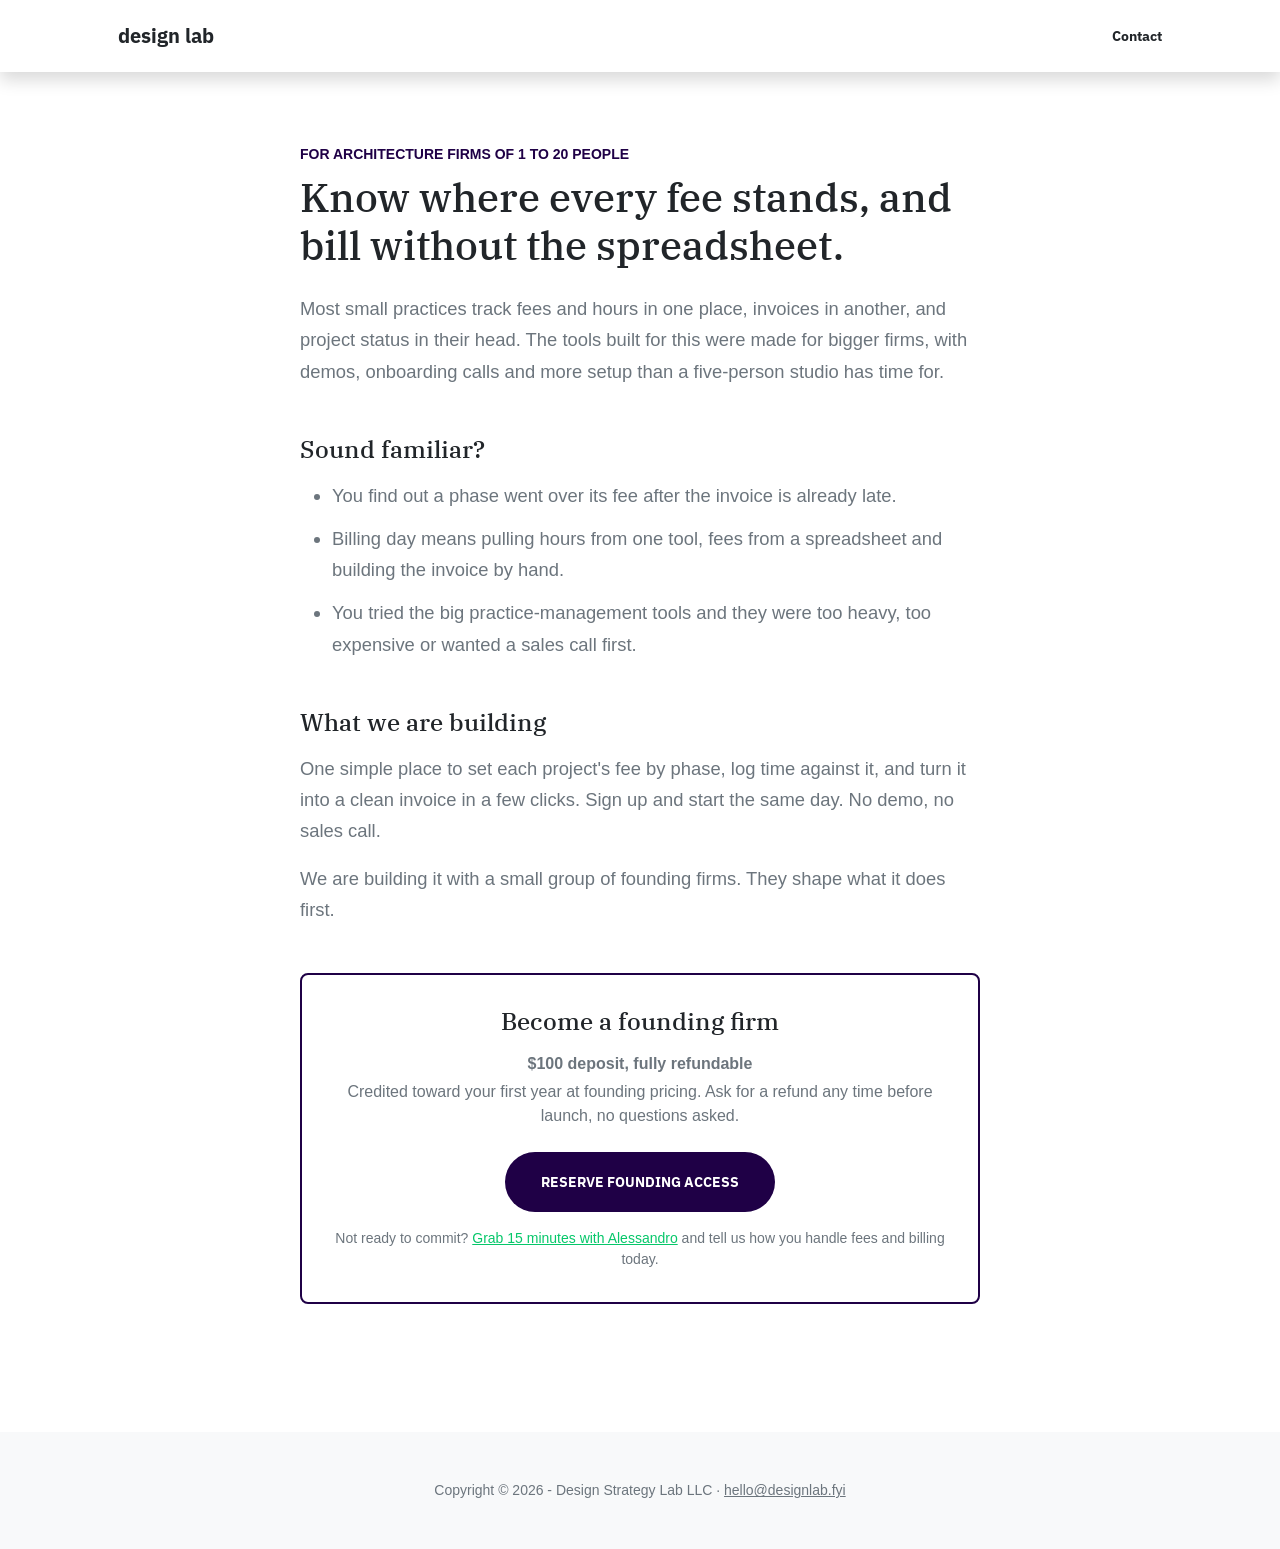
==== designlab_html/architecture/index.html @ cf0b7b3a "Add booking link to architecture landing page Co-Authored-By: Claude Opus 5.5 <noreply@anthropic.com" ====
<!DOCTYPE html>
<html lang="en">
<head>
  <meta charset="utf-8" />
  <meta name="viewport" content="width=device-width, initial-scale=1, shrink-to-fit=no" />
  <meta name="description" content="Simple fee tracking and invoicing for small architecture firms." />
  <title>Design Lab for Architects</title>
  <link rel="icon" type="image/x-icon" href="../assets/favicon.ico" />
  <link rel="preconnect" href="https://fonts.googleapis.com">
  <link rel="preconnect" href="https://fonts.gstatic.com" crossorigin>
  <link href="https://fonts.googleapis.com/css2?family=IBM+Plex+Sans:wght@400;700&family=IBM+Plex+Serif:wght@700&display=swap" rel="stylesheet">
  <link href="../css/styles.css" rel="stylesheet" />
  <style>
    .lead-copy { font-size: 1.15rem; line-height: 1.7; }
    .pain-list li { margin-bottom: .75rem; }
    .offer-box { border: 2px solid var(--bs-primary); border-radius: .5rem; padding: 2rem; background: #fff; }
  </style>
</head>
<body id="page-top">
  <nav class="navbar navbar-expand-lg navbar-light fixed-top py-3 navbar-shrink" id="mainNav">
    <div class="container px-4 px-lg-5">
      <a class="navbar-brand" href="/">design lab</a>
      <ul class="navbar-nav ms-auto flex-row"><li class="nav-item"><a class="nav-link" href="mailto:hello@designlab.fyi">Contact</a></li></ul>
    </div>
  </nav>
  <section class="page-section" style="padding-top: 9rem;">
    <div class="container px-4 px-lg-5">
      <div class="row gx-4 gx-lg-5 justify-content-center">
        <div class="col-lg-8">
          <p class="text-primary fw-bold text-uppercase small mb-2">For architecture firms of 1 to 20 people</p>
          <h1 class="mb-4">Know where every fee stands, and bill without the spreadsheet.</h1>
          <p class="lead-copy text-muted">Most small practices track fees and hours in one place, invoices in another, and project status in their head. The tools built for this were made for bigger firms, with demos, onboarding calls and more setup than a five-person studio has time for.</p>

          <h2 class="h4 mt-5 mb-3">Sound familiar?</h2>
          <ul class="pain-list lead-copy text-muted">
            <li>You find out a phase went over its fee after the invoice is already late.</li>
            <li>Billing day means pulling hours from one tool, fees from a spreadsheet and building the invoice by hand.</li>
            <li>You tried the big practice-management tools and they were too heavy, too expensive or wanted a sales call first.</li>
          </ul>

          <h2 class="h4 mt-5 mb-3">What we are building</h2>
          <p class="lead-copy text-muted">One simple place to set each project's fee by phase, log time against it, and turn it into a clean invoice in a few clicks. Sign up and start the same day. No demo, no sales call.</p>
          <p class="lead-copy text-muted">We are building it with a small group of founding firms. They shape what it does first.</p>

          <div class="offer-box mt-5 text-center">
            <h2 class="h4 mb-3">Become a founding firm</h2>
            <p class="text-muted mb-1"><strong>$100 deposit, fully refundable</strong></p>
            <p class="text-muted mb-4">Credited toward your first year at founding pricing. Ask for a refund any time before launch, no questions asked.</p>
            <a class="btn btn-primary btn-xl" href="mailto:hello@designlab.fyi?subject=Founding%20access%20-%20architecture">Reserve founding access</a>
            <p class="small text-muted mt-3 mb-0">Not ready to commit? <a href="https://calendar.proton.me/bookings#ZeXGK9n2clESe2hDfISa7DX1Gpitlw_yBewjGOE4DZk=" target="_blank" rel="noopener">Grab 15 minutes with Alessandro</a> and tell us how you handle fees and billing today.</p>
          </div>
        </div>
      </div>
    </div>
  </section>
<footer class="bg-light py-5">
  <div class="container px-4 px-lg-5"><div class="small text-center text-muted">Copyright &copy; 2026 - Design Strategy Lab LLC &middot; <a class="text-muted" href="mailto:hello@designlab.fyi">hello@designlab.fyi</a></div></div>
</footer>
<script src="https://cdn.jsdelivr.net/npm/bootstrap@5.1.3/dist/js/bootstrap.bundle.min.js"></script>
</body>
</html>
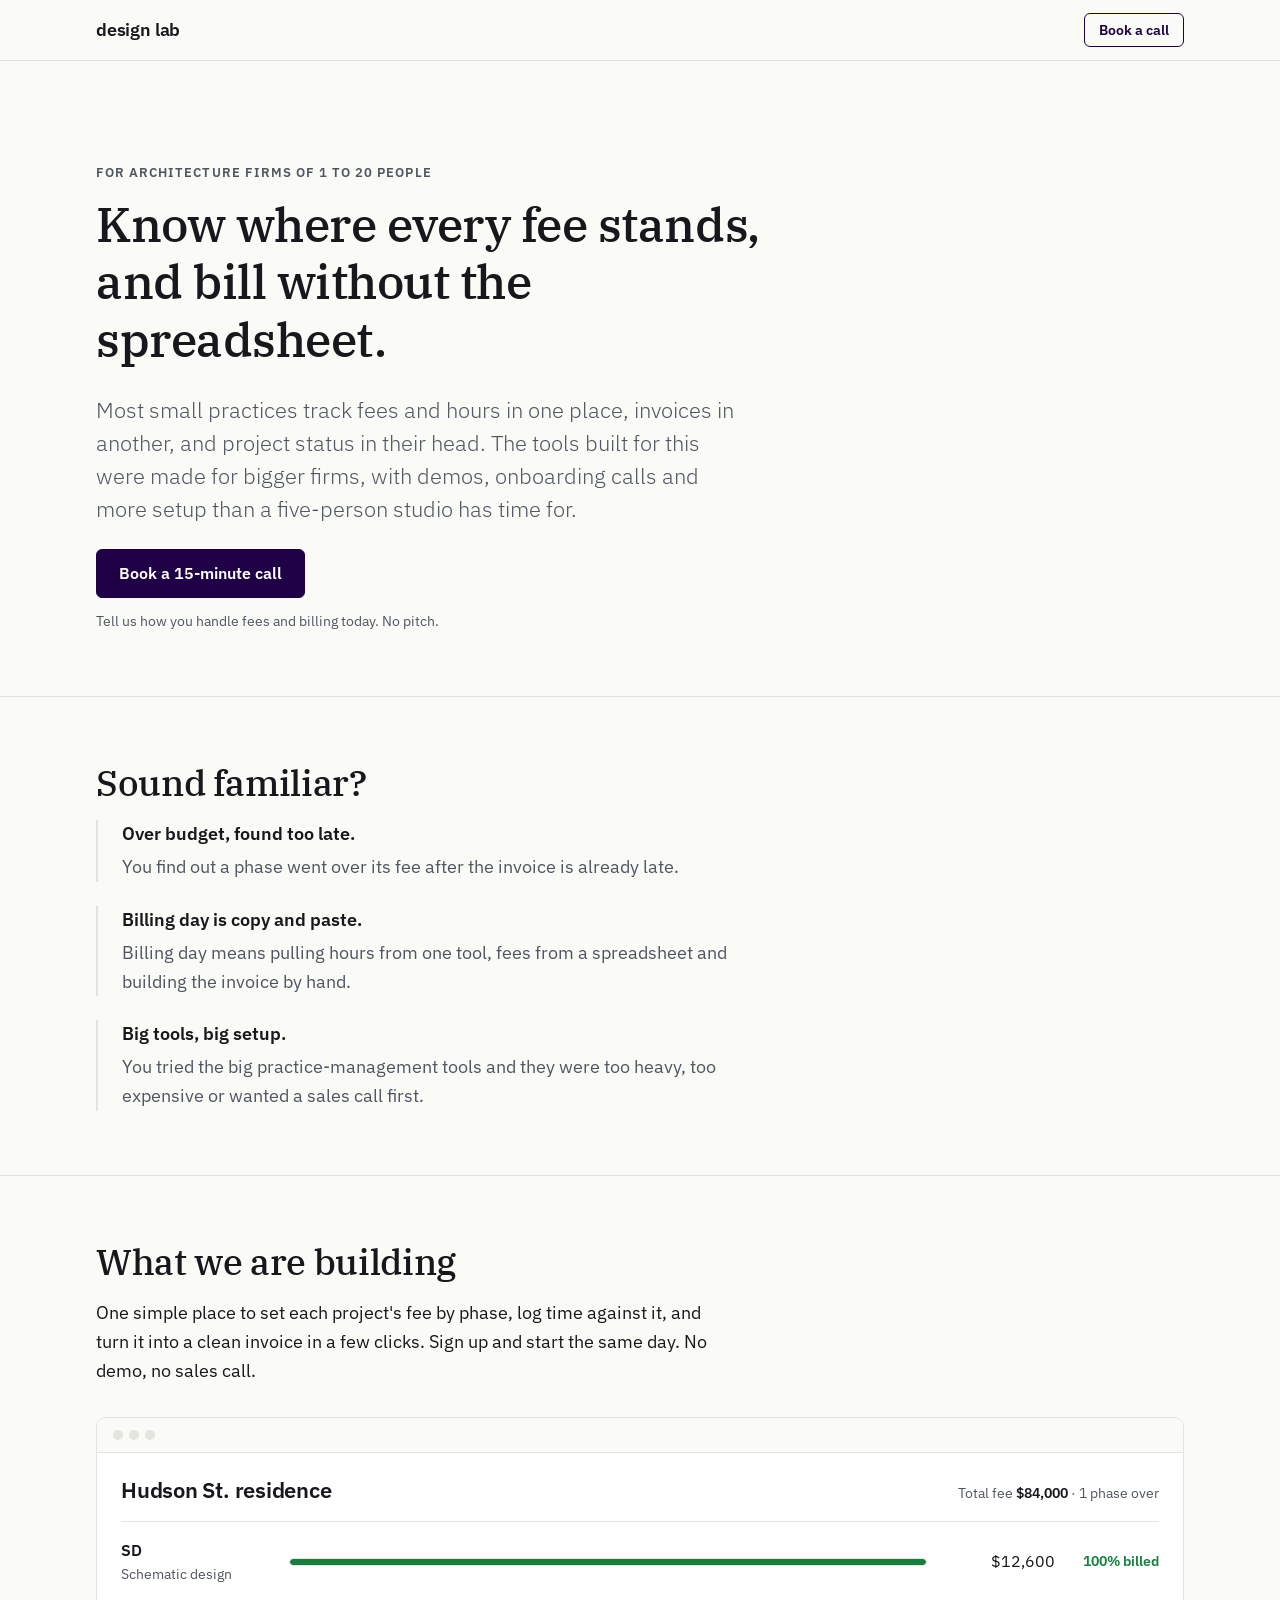
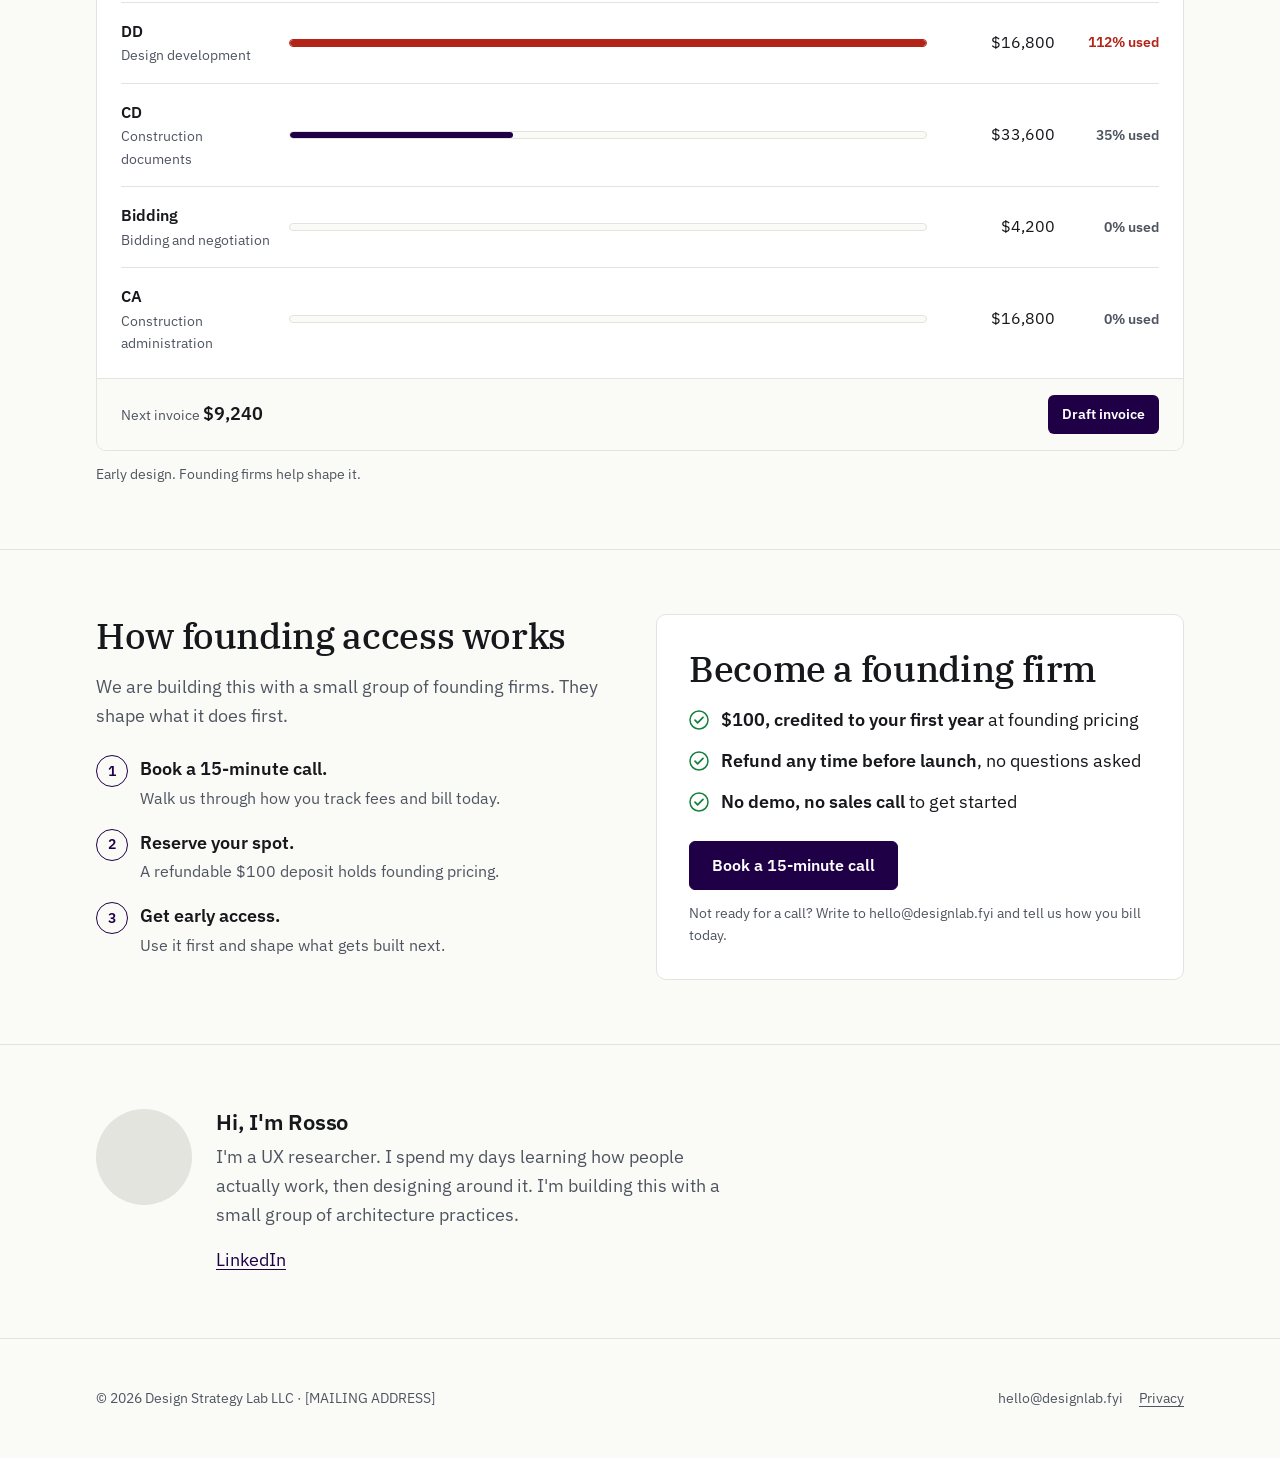
==== commit 3e3ab1b5: "Phases 1-2: rebuild architecture page on the design system Book-a-call CTA above the fold, fixed fon" ====
--- a/designlab_html/architecture/index.html
+++ b/designlab_html/architecture/index.html
@@ -2,60 +2,181 @@
 <html lang="en">
 <head>
   <meta charset="utf-8" />
-  <meta name="viewport" content="width=device-width, initial-scale=1, shrink-to-fit=no" />
-  <meta name="description" content="Simple fee tracking and invoicing for small architecture firms." />
-  <title>Design Lab for Architects</title>
-  <link rel="icon" type="image/x-icon" href="../assets/favicon.ico" />
+  <meta name="viewport" content="width=device-width, initial-scale=1" />
+  <title>Fee tracking and invoicing for small architecture firms | Design Lab</title>
+  <meta name="description" content="Set each project's fee by phase, log time against it, and bill in a few clicks. Built with a small group of founding architecture firms. No demo, no sales call." />
+  <link rel="canonical" href="https://designlab.fyi/architecture/" />
+
+  <meta property="og:type" content="website" />
+  <meta property="og:site_name" content="Design Lab" />
+  <meta property="og:url" content="https://designlab.fyi/architecture/" />
+  <meta property="og:title" content="Know where every fee stands, and bill without the spreadsheet." />
+  <meta property="og:description" content="Simple fee tracking and invoicing for architecture firms of 1 to 20 people. No demo, no sales call." />
+  <meta property="og:image" content="https://designlab.fyi/assets/img/og-architecture.png" />
+  <meta property="og:image:width" content="1200" />
+  <meta property="og:image:height" content="630" />
+  <meta name="twitter:card" content="summary_large_image" />
+
+  <link rel="icon" href="../assets/favicon.svg" type="image/svg+xml" />
+  <link rel="icon" href="../assets/favicon-32.png" sizes="32x32" type="image/png" />
+  <link rel="apple-touch-icon" href="../assets/favicon-180.png" />
   <link rel="preconnect" href="https://fonts.googleapis.com">
   <link rel="preconnect" href="https://fonts.gstatic.com" crossorigin>
-  <link href="https://fonts.googleapis.com/css2?family=IBM+Plex+Sans:wght@400;700&family=IBM+Plex+Serif:wght@700&display=swap" rel="stylesheet">
+  <link href="https://fonts.googleapis.com/css2?family=IBM+Plex+Sans:wght@400;500;600&family=IBM+Plex+Serif:wght@500;600&display=swap" rel="stylesheet">
   <link href="../css/styles.css" rel="stylesheet" />
-  <style>
-    .lead-copy { font-size: 1.15rem; line-height: 1.7; }
-    .pain-list li { margin-bottom: .75rem; }
-    .offer-box { border: 2px solid var(--bs-primary); border-radius: .5rem; padding: 2rem; background: #fff; }
-  </style>
+  <link href="../css/site.css" rel="stylesheet" />
 </head>
-<body id="page-top">
-  <nav class="navbar navbar-expand-lg navbar-light fixed-top py-3 navbar-shrink" id="mainNav">
-    <div class="container px-4 px-lg-5">
-      <a class="navbar-brand" href="/">design lab</a>
-      <ul class="navbar-nav ms-auto flex-row"><li class="nav-item"><a class="nav-link" href="mailto:hello@designlab.fyi">Contact</a></li></ul>
+<body>
+  <a class="visually-hidden-focusable" href="#main">Skip to content</a>
+
+  <header class="site-header">
+    <div class="wrap">
+      <a class="wordmark" href="/">design lab</a>
+      <!-- TODO: Rosso. Replace https://cal.com/REPLACE-ME with the real Cal.com link (3 places on this page). -->
+      <a class="btn btn-outline btn-sm" href="https://cal.com/REPLACE-ME">Book a call</a>
     </div>
-  </nav>
-  <section class="page-section" style="padding-top: 9rem;">
-    <div class="container px-4 px-lg-5">
-      <div class="row gx-4 gx-lg-5 justify-content-center">
-        <div class="col-lg-8">
-          <p class="text-primary fw-bold text-uppercase small mb-2">For architecture firms of 1 to 20 people</p>
-          <h1 class="mb-4">Know where every fee stands, and bill without the spreadsheet.</h1>
-          <p class="lead-copy text-muted">Most small practices track fees and hours in one place, invoices in another, and project status in their head. The tools built for this were made for bigger firms, with demos, onboarding calls and more setup than a five-person studio has time for.</p>
+  </header>
 
-          <h2 class="h4 mt-5 mb-3">Sound familiar?</h2>
-          <ul class="pain-list lead-copy text-muted">
-            <li>You find out a phase went over its fee after the invoice is already late.</li>
-            <li>Billing day means pulling hours from one tool, fees from a spreadsheet and building the invoice by hand.</li>
-            <li>You tried the big practice-management tools and they were too heavy, too expensive or wanted a sales call first.</li>
-          </ul>
+  <main id="main">
+    <!-- Hero -->
+    <section class="hero">
+      <div class="wrap">
+        <span class="eyebrow">For architecture firms of 1 to 20 people</span>
+        <h1 class="measure" style="max-width: 15em;">Know where every fee stands, and bill without the spreadsheet.</h1>
+        <p class="lead">Most small practices track fees and hours in one place, invoices in another, and project status in their head. The tools built for this were made for bigger firms, with demos, onboarding calls and more setup than a five-person studio has time for.</p>
+        <div class="cta-group">
+          <a class="btn btn-primary btn-block" href="https://cal.com/REPLACE-ME">Book a 15-minute call</a>
+          <p class="cta-note">Tell us how you handle fees and billing today. No pitch.</p>
+        </div>
+      </div>
+    </section>
 
-          <h2 class="h4 mt-5 mb-3">What we are building</h2>
-          <p class="lead-copy text-muted">One simple place to set each project's fee by phase, log time against it, and turn it into a clean invoice in a few clicks. Sign up and start the same day. No demo, no sales call.</p>
-          <p class="lead-copy text-muted">We are building it with a small group of founding firms. They shape what it does first.</p>
+    <!-- Pain -->
+    <section class="section">
+      <div class="wrap">
+        <h2>Sound familiar?</h2>
+        <ul class="pain-list measure">
+          <li><strong>Over budget, found too late.</strong><span>You find out a phase went over its fee after the invoice is already late.</span></li>
+          <li><strong>Billing day is copy and paste.</strong><span>Billing day means pulling hours from one tool, fees from a spreadsheet and building the invoice by hand.</span></li>
+          <li><strong>Big tools, big setup.</strong><span>You tried the big practice-management tools and they were too heavy, too expensive or wanted a sales call first.</span></li>
+        </ul>
+      </div>
+    </section>
 
-          <div class="offer-box mt-5 text-center">
-            <h2 class="h4 mb-3">Become a founding firm</h2>
-            <p class="text-muted mb-1"><strong>$100 deposit, fully refundable</strong></p>
-            <p class="text-muted mb-4">Credited toward your first year at founding pricing. Ask for a refund any time before launch, no questions asked.</p>
-            <a class="btn btn-primary btn-xl" href="mailto:hello@designlab.fyi?subject=Founding%20access%20-%20architecture">Reserve founding access</a>
-            <p class="small text-muted mt-3 mb-0">Not ready to commit? <a href="https://calendar.proton.me/bookings#ZeXGK9n2clESe2hDfISa7DX1Gpitlw_yBewjGOE4DZk=" target="_blank" rel="noopener">Grab 15 minutes with Alessandro</a> and tell us how you handle fees and billing today.</p>
+    <!-- What we are building + mockup -->
+    <section class="section">
+      <div class="wrap">
+        <h2>What we are building</h2>
+        <div class="prose">
+          <p>One simple place to set each project's fee by phase, log time against it, and turn it into a clean invoice in a few clicks. Sign up and start the same day. No demo, no sales call.</p>
+        </div>
+
+        <figure style="margin: var(--space-6) 0 0;">
+          <div class="mock" role="group" aria-label="Early design of the fee by phase view">
+            <div class="mock-bar" aria-hidden="true"><i></i><i></i><i></i></div>
+            <div class="mock-head">
+              <h3>Hudson St. residence</h3>
+              <p class="mock-meta num" style="margin:0">Total fee <b>$84,000</b> &middot; 1 phase over</p>
+            </div>
+            <ul class="phases">
+              <li class="phase is-done">
+                <span class="phase-name">SD <small>Schematic design</small></span>
+                <span class="meter" aria-hidden="true"><span style="width:100%"></span></span>
+                <span class="phase-amount">$12,600</span>
+                <span class="phase-status">100% billed</span>
+              </li>
+              <li class="phase is-over">
+                <span class="phase-name">DD <small>Design development</small></span>
+                <span class="meter" aria-hidden="true"><span style="width:100%"></span></span>
+                <span class="phase-amount">$16,800</span>
+                <span class="phase-status">112% used</span>
+              </li>
+              <li class="phase">
+                <span class="phase-name">CD <small>Construction documents</small></span>
+                <span class="meter" aria-hidden="true"><span style="width:35%"></span></span>
+                <span class="phase-amount">$33,600</span>
+                <span class="phase-status">35% used</span>
+              </li>
+              <li class="phase">
+                <span class="phase-name">Bidding <small>Bidding and negotiation</small></span>
+                <span class="meter" aria-hidden="true"><span style="width:0%"></span></span>
+                <span class="phase-amount">$4,200</span>
+                <span class="phase-status">0% used</span>
+              </li>
+              <li class="phase">
+                <span class="phase-name">CA <small>Construction administration</small></span>
+                <span class="meter" aria-hidden="true"><span style="width:0%"></span></span>
+                <span class="phase-amount">$16,800</span>
+                <span class="phase-status">0% used</span>
+              </li>
+            </ul>
+            <div class="mock-foot">
+              <p class="num">Next invoice <b>$9,240</b></p>
+              <span class="mock-btn" aria-hidden="true">Draft invoice</span>
+            </div>
+          </div>
+          <figcaption class="mock-caption">Early design. Founding firms help shape it.</figcaption>
+        </figure>
+      </div>
+    </section>
+
+    <!-- Offer -->
+    <section class="section" id="founding">
+      <div class="wrap">
+        <div class="offer">
+          <div>
+            <h2>How founding access works</h2>
+            <p class="muted measure">We are building this with a small group of founding firms. They shape what it does first.</p>
+            <ol class="steps measure" style="margin-top: var(--space-5);">
+              <li><div><strong>Book a 15-minute call.</strong><span>Walk us through how you track fees and bill today.</span></div></li>
+              <li><div><strong>Reserve your spot.</strong><span>A refundable $100 deposit holds founding pricing.</span></div></li>
+              <li><div><strong>Get early access.</strong><span>Use it first and shape what gets built next.</span></div></li>
+            </ol>
+          </div>
+
+          <div class="card-dl">
+            <h2>Become a founding firm</h2>
+            <ul class="check-list">
+              <li><svg viewBox="0 0 20 20" fill="none" aria-hidden="true"><circle cx="10" cy="10" r="9" stroke="currentColor" stroke-width="1.5"/><path d="M6 10.2l2.6 2.6L14 7.4" stroke="currentColor" stroke-width="1.75" stroke-linecap="round" stroke-linejoin="round"/></svg><span><strong>$100, credited to your first year</strong> at founding pricing</span></li>
+              <li><svg viewBox="0 0 20 20" fill="none" aria-hidden="true"><circle cx="10" cy="10" r="9" stroke="currentColor" stroke-width="1.5"/><path d="M6 10.2l2.6 2.6L14 7.4" stroke="currentColor" stroke-width="1.75" stroke-linecap="round" stroke-linejoin="round"/></svg><span><strong>Refund any time before launch</strong>, no questions asked</span></li>
+              <li><svg viewBox="0 0 20 20" fill="none" aria-hidden="true"><circle cx="10" cy="10" r="9" stroke="currentColor" stroke-width="1.5"/><path d="M6 10.2l2.6 2.6L14 7.4" stroke="currentColor" stroke-width="1.75" stroke-linecap="round" stroke-linejoin="round"/></svg><span><strong>No demo, no sales call</strong> to get started</span></li>
+            </ul>
+            <div class="cta-group">
+              <a class="btn btn-primary btn-block" href="https://cal.com/REPLACE-ME">Book a 15-minute call</a>
+              <!-- TODO: Stripe. Uncomment and add the Payment Link once it is live.
+              <a href="STRIPE-PAYMENT-LINK">Or reserve founding access ($100, refundable)</a>
+              -->
+              <p class="cta-note">Not ready for a call? Write to hello@designlab.fyi and tell us how you bill today.</p>
+            </div>
           </div>
         </div>
       </div>
+    </section>
+
+    <!-- Founder -->
+    <section class="section">
+      <div class="wrap">
+        <div class="founder measure">
+          <!-- TODO: Rosso. Replace with a real square photo, at least 400px. -->
+          <img src="../assets/img/founder.jpg" alt="Rosso, founder of Design Lab" width="96" height="96" />
+          <div>
+            <h2>Hi, I'm Rosso</h2>
+            <!-- TODO: Rosso to approve or edit this bio. -->
+            <p>I'm a UX researcher. I spend my days learning how people actually work, then designing around it. I'm building this with a small group of architecture practices.</p>
+            <!-- TODO: Rosso. Replace with your LinkedIn URL. -->
+            <a href="https://www.linkedin.com/in/REPLACE-ME">LinkedIn</a>
+          </div>
+        </div>
+      </div>
+    </section>
+  </main>
+
+  <footer class="site-footer">
+    <div class="wrap">
+      <!-- TODO: Rosso. Add the mailing address (also needed for CAN-SPAM). -->
+      <p>&copy; 2026 Design Strategy Lab LLC &middot; [MAILING ADDRESS]</p>
+      <p class="footer-links"><span>hello@designlab.fyi</span><a href="/privacy/">Privacy</a></p>
     </div>
-  </section>
-<footer class="bg-light py-5">
-  <div class="container px-4 px-lg-5"><div class="small text-center text-muted">Copyright &copy; 2026 - Design Strategy Lab LLC &middot; <a class="text-muted" href="mailto:hello@designlab.fyi">hello@designlab.fyi</a></div></div>
-</footer>
-<script src="https://cdn.jsdelivr.net/npm/bootstrap@5.1.3/dist/js/bootstrap.bundle.min.js"></script>
+  </footer>
 </body>
 </html>
--- a/designlab_html/css/site.css
+++ b/designlab_html/css/site.css
@@ -0,0 +1,383 @@
+/* ==========================================================================
+   Design Lab site styles
+   Loaded after css/styles.css (Bootstrap + old theme). Everything new lives
+   here. Rule: use the tokens below, never raw hex values in pages.
+   See BRAND.md at the repo root and /styleguide/ for the living reference.
+   ========================================================================== */
+
+/* ---------- Tokens ---------- */
+:root {
+  /* Color */
+  --paper: #FAFAF7;       /* page background */
+  --surface: #FFFFFF;     /* cards, raised areas */
+  --ink: #17181C;         /* body text, headings (17.0:1 on paper) */
+  --graphite: #4F5560;    /* secondary text, labels (7.2:1 on paper) */
+  --rule: #E4E4DE;        /* hairlines, borders */
+  --brand: #1F0046;       /* buttons, links, focus (17.5:1 on paper) */
+  --brand-hover: #35106A;
+  --brand-tint: #F1EEF6;  /* selected / highlighted backgrounds */
+  --over: #B42318;        /* over budget, errors (6.3:1 on paper) */
+  --over-tint: #FBEDEB;
+  --paid: #15803D;        /* paid, complete (4.8:1; icons and bold labels) */
+  --paid-tint: #EAF5EE;
+
+  /* Type */
+  --font-sans: "IBM Plex Sans", -apple-system, BlinkMacSystemFont, "Segoe UI", Roboto, "Helvetica Neue", Arial, sans-serif;
+  --font-serif: "IBM Plex Serif", Georgia, "Times New Roman", serif;
+  --text-xs: 0.875rem;   /* 14px */
+  --text-sm: 1rem;       /* 16px */
+  --text-md: 1.125rem;   /* 18px */
+  --text-lg: 1.375rem;   /* 22px */
+  --text-xl: 1.75rem;    /* 28px */
+  --text-2xl: 2.25rem;   /* 36px */
+  --text-3xl: 3rem;      /* 48px */
+
+  /* Space (4px base) */
+  --space-1: 4px;
+  --space-2: 8px;
+  --space-3: 12px;
+  --space-4: 16px;
+  --space-5: 24px;
+  --space-6: 32px;
+  --space-7: 48px;
+  --space-8: 64px;
+  --space-9: 96px;
+
+  /* Shape */
+  --radius-control: 6px;
+  --radius-card: 10px;
+  --hairline: 1px solid var(--rule);
+
+  /* Layout */
+  --measure: 40rem;       /* comfortable reading width */
+  --page-max: 72rem;
+
+  /* Bootstrap bridges */
+  --bs-primary: var(--brand);
+  --bs-primary-rgb: 31, 0, 70;
+  --bs-body-font-family: var(--font-sans);
+  --bs-body-color: var(--ink);
+  --bs-body-bg: var(--paper);
+  --bs-link-color: var(--brand);
+}
+
+/* ---------- Base ---------- */
+html { scroll-padding-top: 5rem; }
+
+body {
+  font-family: var(--font-sans);
+  font-size: var(--text-md);
+  line-height: 1.6;
+  color: var(--ink);
+  background: var(--paper);
+  -webkit-font-smoothing: antialiased;
+}
+
+h1, h2, h3, h4, .h1, .h2, .h3, .h4 {
+  color: var(--ink);
+  line-height: 1.2;
+  letter-spacing: -0.01em;
+  margin-top: 0;
+}
+h1, .h1 { font-family: var(--font-serif); font-weight: 500; font-size: var(--text-2xl); margin-bottom: var(--space-5); }
+h2, .h2 { font-family: var(--font-serif); font-weight: 500; font-size: var(--text-xl); margin-bottom: var(--space-4); }
+h3, .h3 { font-family: var(--font-sans); font-weight: 600; font-size: var(--text-lg); margin-bottom: var(--space-3); }
+h4, .h4 { font-family: var(--font-sans); font-weight: 600; font-size: var(--text-md); margin-bottom: var(--space-2); }
+
+@media (min-width: 768px) {
+  h1, .h1 { font-size: var(--text-3xl); }
+  h2, .h2 { font-size: var(--text-2xl); }
+}
+
+p { margin: 0 0 var(--space-4); }
+
+a { color: var(--brand); text-decoration: underline; text-underline-offset: 0.18em; text-decoration-thickness: 1px; }
+a:hover { color: var(--brand-hover); text-decoration-thickness: 2px; }
+
+:focus-visible { outline: 2px solid var(--brand); outline-offset: 3px; border-radius: 2px; }
+.btn:focus, .btn:focus-visible { box-shadow: none; }
+
+strong, b { font-weight: 600; }
+
+::selection { background: var(--brand-tint); color: var(--ink); }
+
+/* ---------- Utilities ---------- */
+.num { font-variant-numeric: tabular-nums; }
+.muted { color: var(--graphite); }
+.small-text { font-size: var(--text-xs); }
+.measure { max-width: var(--measure); }
+.visually-hidden-text { position: absolute !important; width: 1px; height: 1px; overflow: hidden; clip: rect(0 0 0 0); white-space: nowrap; }
+
+/* ---------- Layout ---------- */
+.wrap {
+  width: 100%;
+  max-width: var(--page-max);
+  margin: 0 auto;
+  padding: 0 var(--space-4);
+}
+@media (min-width: 768px) { .wrap { padding: 0 var(--space-6); } }
+
+.wrap-narrow { max-width: calc(var(--measure) + 2 * var(--space-6)); }
+
+.section { padding: var(--space-8) 0; }
+.section + .section,
+.hero + .section { border-top: var(--hairline); }
+.section-tight { padding: var(--space-7) 0; }
+
+/* ---------- Header ---------- */
+.site-header {
+  position: sticky;
+  top: 0;
+  z-index: 100;
+  background: rgba(250, 250, 247, 0.92);
+  -webkit-backdrop-filter: saturate(150%) blur(8px);
+  backdrop-filter: saturate(150%) blur(8px);
+  border-bottom: var(--hairline);
+}
+.site-header .wrap {
+  display: flex;
+  align-items: center;
+  justify-content: space-between;
+  min-height: 60px;
+  gap: var(--space-4);
+}
+.wordmark {
+  font-family: var(--font-sans);
+  font-weight: 600;
+  font-size: var(--text-md);
+  letter-spacing: -0.01em;
+  color: var(--ink);
+  text-decoration: none;
+}
+.wordmark:hover { color: var(--ink); text-decoration: none; }
+
+/* ---------- Eyebrow (title-block label) ---------- */
+.eyebrow {
+  display: inline-block;
+  font-family: var(--font-sans);
+  font-size: 0.8125rem;
+  font-weight: 600;
+  letter-spacing: 0.08em;
+  text-transform: uppercase;
+  color: var(--graphite);
+  margin-bottom: var(--space-3);
+}
+
+/* ---------- Buttons ---------- */
+.btn {
+  display: inline-flex;
+  align-items: center;
+  justify-content: center;
+  gap: var(--space-2);
+  font-family: var(--font-sans);
+  font-size: var(--text-sm);
+  font-weight: 600;
+  line-height: 1.2;
+  letter-spacing: 0;
+  text-transform: none;
+  text-decoration: none;
+  padding: 14px 22px;
+  border-radius: var(--radius-control);
+  border: 1px solid transparent;
+  cursor: pointer;
+  transition: background-color 0.15s ease, border-color 0.15s ease, color 0.15s ease;
+}
+.btn-primary {
+  background: var(--brand);
+  border-color: var(--brand);
+  color: #fff;
+}
+.btn-primary:hover, .btn-primary:focus, .btn-primary:active {
+  background: var(--brand-hover);
+  border-color: var(--brand-hover);
+  color: #fff;
+  text-decoration: none;
+}
+.btn-outline {
+  background: transparent;
+  border-color: var(--brand);
+  color: var(--brand);
+}
+.btn-outline:hover, .btn-outline:focus {
+  background: var(--brand-tint);
+  color: var(--brand);
+  text-decoration: none;
+}
+.btn-sm { padding: 8px 14px; font-size: var(--text-xs); }
+.btn-block { width: 100%; }
+@media (min-width: 576px) { .btn-block { width: auto; } }
+
+.cta-group { display: flex; flex-direction: column; align-items: flex-start; gap: var(--space-3); }
+.cta-note { font-size: var(--text-xs); color: var(--graphite); margin: 0; }
+
+/* ---------- Card ---------- */
+.card-dl {
+  background: var(--surface);
+  border: var(--hairline);
+  border-radius: var(--radius-card);
+  padding: var(--space-5);
+}
+@media (min-width: 768px) { .card-dl { padding: var(--space-6); } }
+
+/* ---------- Pain list ---------- */
+.pain-list { list-style: none; padding: 0; margin: 0; display: grid; gap: var(--space-5); }
+.pain-list li { padding-left: var(--space-5); border-left: 2px solid var(--rule); }
+.pain-list strong { display: block; font-size: var(--text-md); color: var(--ink); margin-bottom: var(--space-1); }
+.pain-list span { color: var(--graphite); }
+
+/* ---------- Check list (offer terms) ---------- */
+.check-list { list-style: none; padding: 0; margin: 0 0 var(--space-5); display: grid; gap: var(--space-3); }
+.check-list li { display: flex; gap: var(--space-3); align-items: flex-start; }
+.check-list svg { flex: none; width: 20px; height: 20px; margin-top: 0.2em; color: var(--paid); }
+
+/* ---------- Steps ---------- */
+.steps { list-style: none; counter-reset: step; padding: 0; margin: 0; display: grid; gap: var(--space-4); }
+.steps li { counter-increment: step; display: grid; grid-template-columns: 32px 1fr; gap: var(--space-3); align-items: start; }
+.steps li::before {
+  content: counter(step);
+  display: inline-flex; align-items: center; justify-content: center;
+  width: 32px; height: 32px;
+  border: 1px solid var(--brand);
+  border-radius: 50%;
+  font-size: var(--text-xs); font-weight: 600;
+  color: var(--brand);
+  font-variant-numeric: tabular-nums;
+}
+.steps strong { display: block; }
+.steps span { color: var(--graphite); font-size: var(--text-sm); }
+
+/* ---------- Offer ---------- */
+.offer { display: grid; gap: var(--space-6); }
+@media (min-width: 900px) { .offer { grid-template-columns: 1fr 1fr; align-items: start; } }
+.offer .card-dl h2 { margin-bottom: var(--space-4); }
+
+/* ---------- Founder ---------- */
+.founder { display: grid; grid-template-columns: 72px 1fr; gap: var(--space-4); align-items: start; }
+@media (min-width: 768px) { .founder { grid-template-columns: 96px 1fr; gap: var(--space-5); } }
+.founder img {
+  width: 100%; aspect-ratio: 1; object-fit: cover;
+  border-radius: 50%; background: var(--rule);
+}
+.founder h2 { font-size: var(--text-lg); font-family: var(--font-sans); font-weight: 600; margin-bottom: var(--space-2); }
+.founder p { color: var(--graphite); }
+
+/* ---------- Fee-by-phase mockup ---------- */
+.mock {
+  background: var(--surface);
+  border: var(--hairline);
+  border-radius: var(--radius-card);
+  overflow: hidden;
+  font-family: var(--font-sans);
+  font-size: var(--text-sm);
+}
+.mock-bar {
+  display: flex; align-items: center; gap: 6px;
+  padding: var(--space-3) var(--space-4);
+  border-bottom: var(--hairline);
+  background: var(--paper);
+}
+.mock-bar i { width: 10px; height: 10px; border-radius: 50%; background: var(--rule); display: block; }
+.mock-head {
+  display: flex; flex-wrap: wrap; justify-content: space-between; align-items: baseline;
+  gap: var(--space-2) var(--space-5);
+  padding: var(--space-5) var(--space-5) var(--space-4);
+}
+.mock-head h3 { font-size: var(--text-lg); margin: 0; }
+.mock-meta { color: var(--graphite); font-size: var(--text-xs); }
+.mock-meta b { color: var(--ink); font-weight: 600; }
+.phases { list-style: none; margin: 0; padding: 0 var(--space-5); }
+.phase {
+  display: grid;
+  grid-template-columns: 1fr auto;
+  grid-template-areas: "name amount" "bar bar" "status status";
+  gap: var(--space-1) var(--space-4);
+  padding: var(--space-4) 0;
+  border-top: var(--hairline);
+}
+@media (min-width: 700px) {
+  .phase {
+    grid-template-columns: 9.5rem 1fr 7rem 5.5rem;
+    grid-template-areas: "name bar amount status";
+    align-items: center;
+  }
+}
+.phase-name { grid-area: name; font-weight: 600; }
+.phase-name small { display: block; font-weight: 400; color: var(--graphite); font-size: var(--text-xs); }
+.phase-amount { grid-area: amount; text-align: right; font-variant-numeric: tabular-nums; }
+.phase-status { grid-area: status; font-size: var(--text-xs); font-weight: 600; color: var(--graphite); font-variant-numeric: tabular-nums; }
+@media (min-width: 700px) { .phase-status { text-align: right; } }
+.meter {
+  grid-area: bar;
+  position: relative;
+  height: 8px;
+  border-radius: 4px;
+  background: var(--paper);
+  border: var(--hairline);
+  overflow: hidden;
+}
+.meter span { position: absolute; inset: 0 auto 0 0; background: var(--brand); border-radius: 4px; }
+.phase.is-done .meter span { background: var(--paid); }
+.phase.is-done .phase-status { color: var(--paid); }
+.phase.is-over .meter { border-color: var(--over); }
+.phase.is-over .meter span { background: var(--over); }
+.phase.is-over .phase-status { color: var(--over); }
+.mock-foot {
+  display: flex; flex-wrap: wrap; align-items: center; justify-content: space-between;
+  gap: var(--space-3);
+  margin-top: var(--space-2);
+  padding: var(--space-4) var(--space-5);
+  border-top: var(--hairline);
+  background: var(--paper);
+}
+.mock-foot p { margin: 0; color: var(--graphite); font-size: var(--text-xs); }
+.mock-foot p b { color: var(--ink); font-size: var(--text-md); font-weight: 600; }
+.mock-btn {
+  display: inline-block;
+  padding: 8px 14px;
+  border-radius: var(--radius-control);
+  background: var(--brand);
+  color: #fff;
+  font-weight: 600;
+  font-size: var(--text-xs);
+}
+.mock-caption { margin-top: var(--space-3); font-size: var(--text-xs); color: var(--graphite); }
+.tag {
+  display: inline-block;
+  font-size: 0.75rem; font-weight: 600; letter-spacing: 0.04em; text-transform: uppercase;
+  padding: 2px 8px; border-radius: 999px;
+  background: var(--over-tint); color: var(--over);
+}
+
+/* ---------- Footer ---------- */
+.site-footer {
+  border-top: var(--hairline);
+  padding: var(--space-7) 0;
+  font-size: var(--text-xs);
+  color: var(--graphite);
+}
+.site-footer .wrap { display: flex; flex-wrap: wrap; justify-content: space-between; gap: var(--space-3) var(--space-6); }
+.site-footer p { margin: 0; }
+.site-footer a { color: var(--graphite); }
+.site-footer a:hover { color: var(--ink); }
+.footer-links { display: flex; flex-wrap: wrap; gap: var(--space-4); }
+
+/* ---------- Hero ---------- */
+.hero { padding: var(--space-8) 0 var(--space-7); }
+@media (min-width: 768px) { .hero { padding: var(--space-9) 0 var(--space-8); } }
+.hero .lead { font-size: var(--text-md); color: var(--graphite); max-width: var(--measure); margin-bottom: var(--space-5); }
+@media (min-width: 768px) { .hero .lead { font-size: var(--text-lg); line-height: 1.5; } }
+
+/* ---------- Prose blocks ---------- */
+.prose { max-width: var(--measure); }
+.prose p { color: var(--ink); }
+
+/* ---------- Feature link card (homepage) ---------- */
+.link-card {
+  display: block;
+  text-decoration: none;
+  color: var(--ink);
+  max-width: var(--measure);
+  transition: border-color 0.15s ease;
+}
+.link-card:hover { border-color: var(--brand); color: var(--ink); text-decoration: none; }
+.link-card .arrow { color: var(--brand); font-weight: 600; }
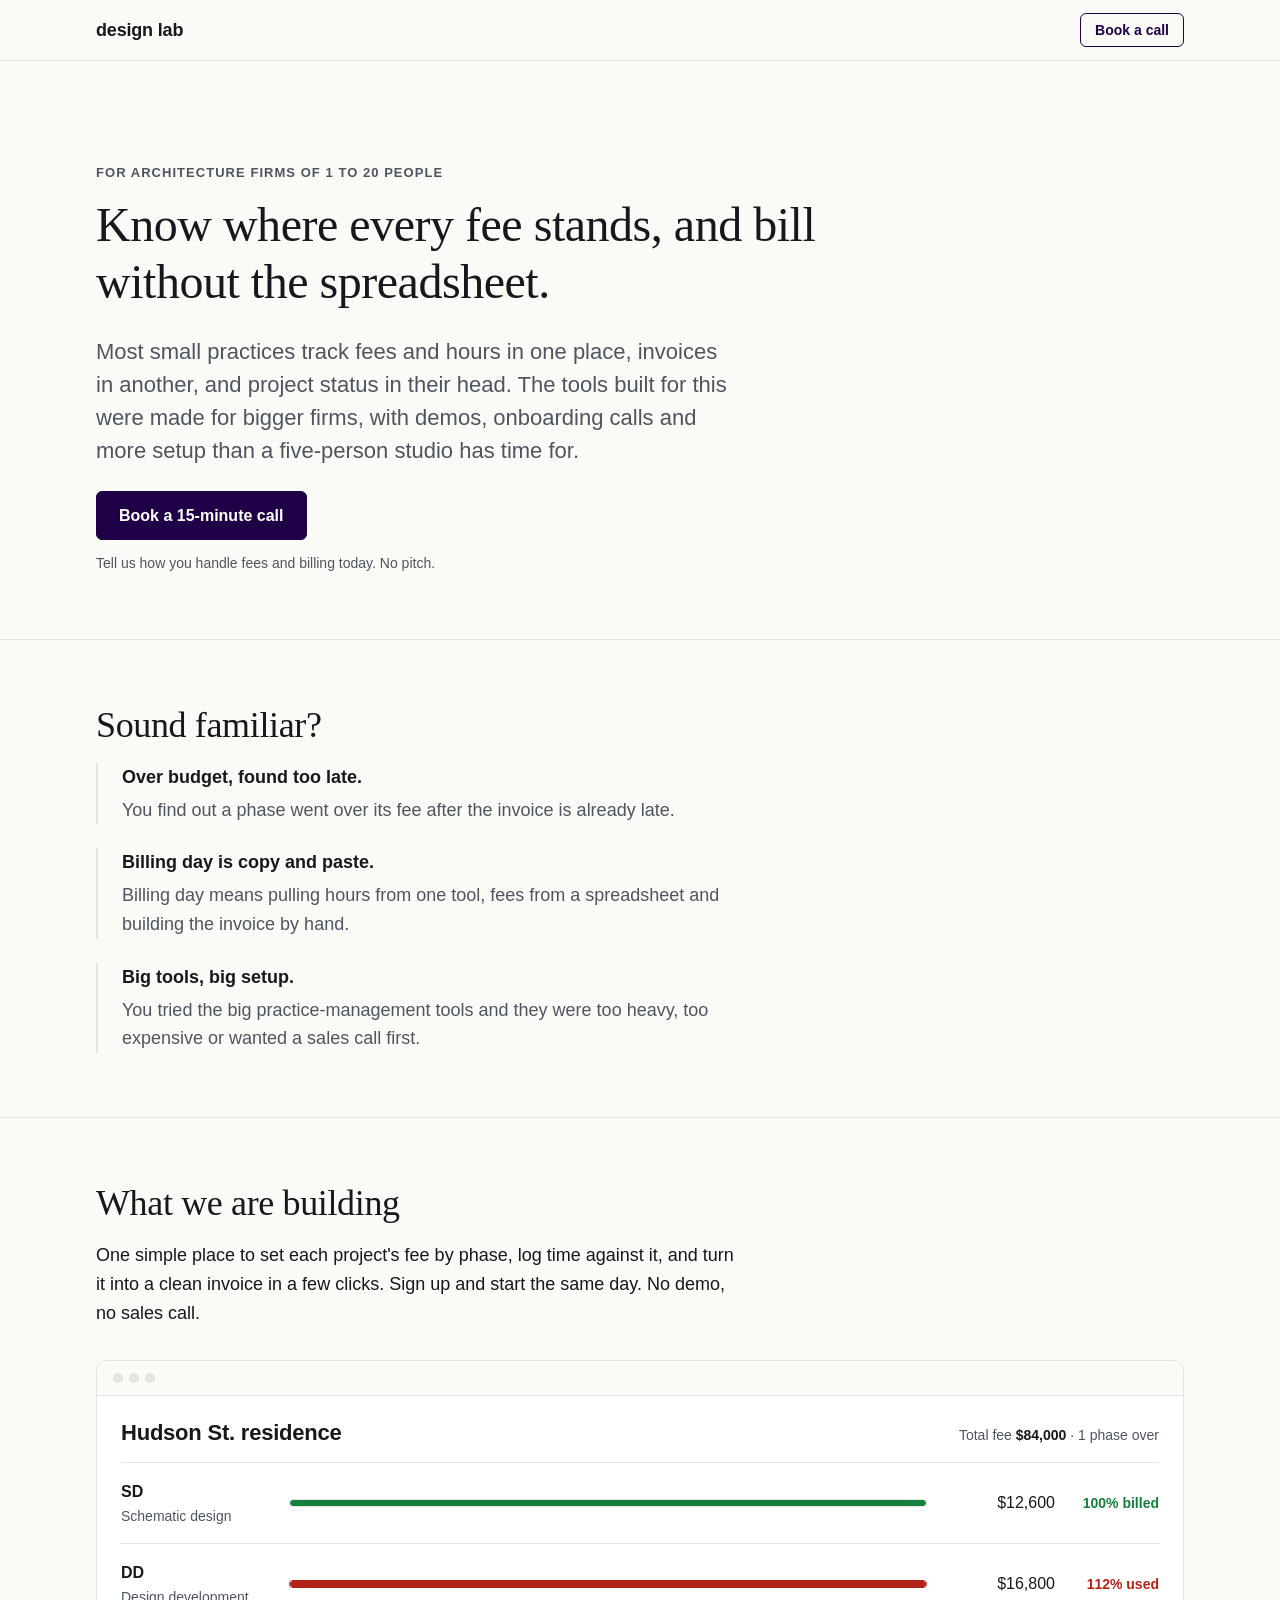
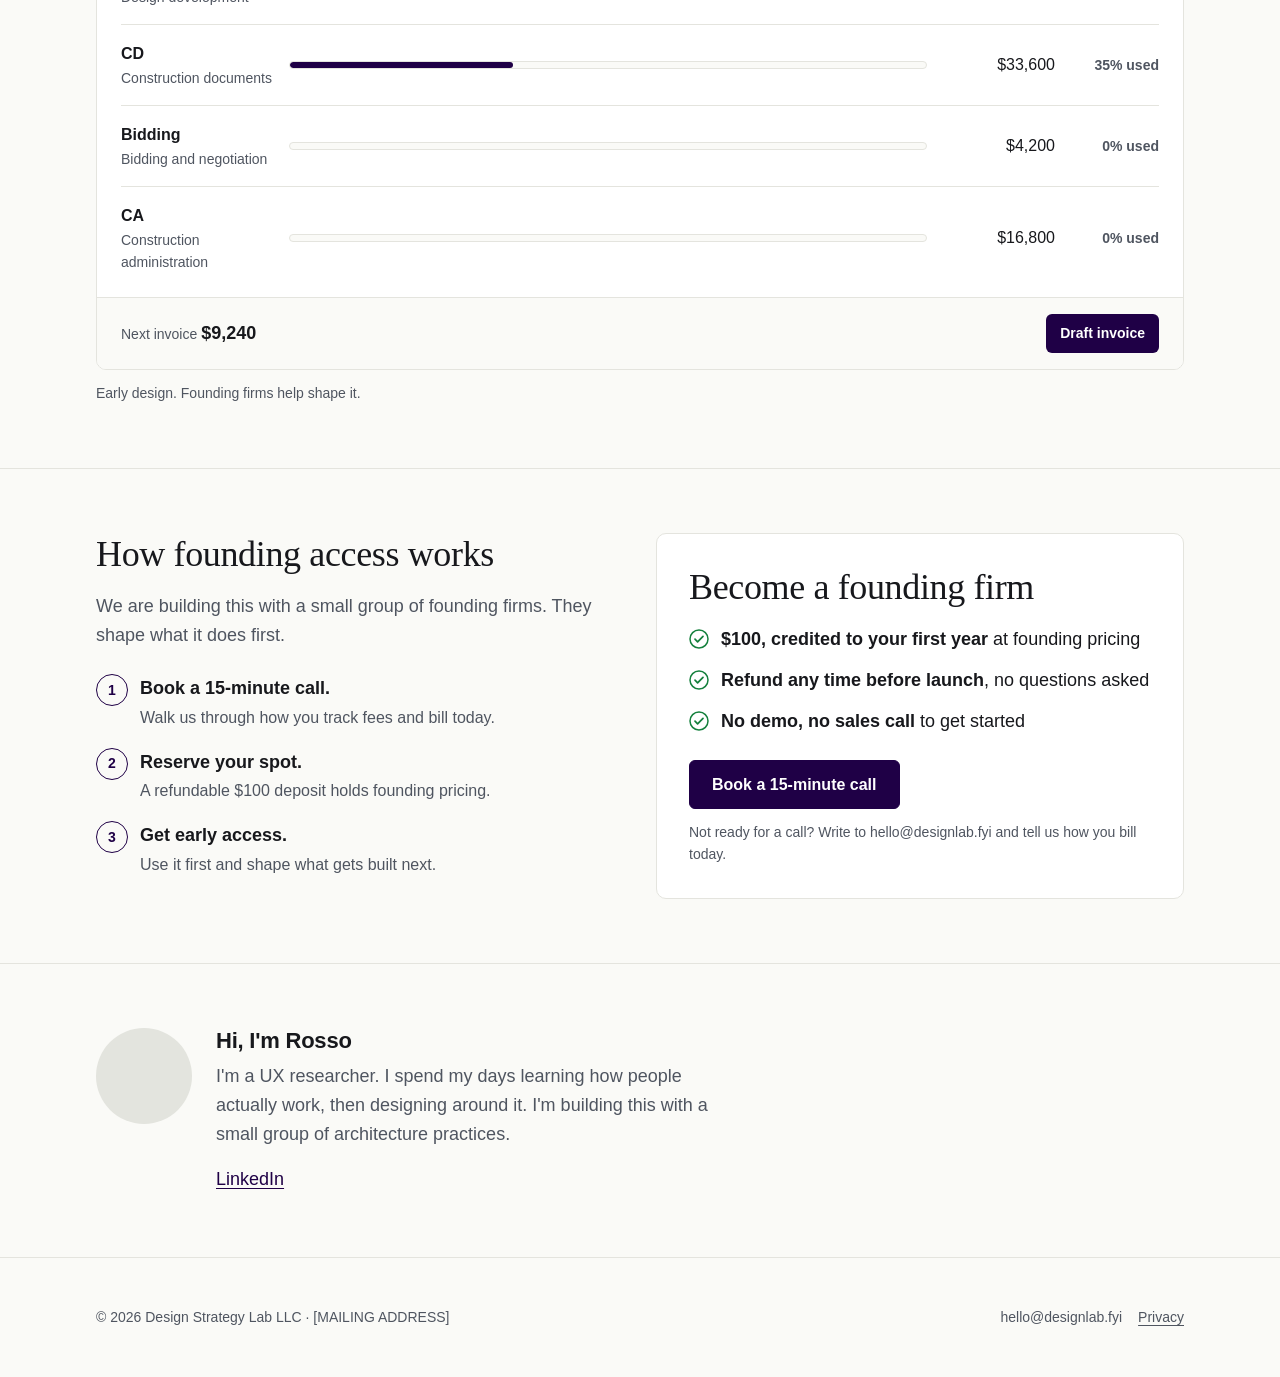
==== commit e5a62742: "Phase 3: homepage, privacy page, link previews, robots, sitemap, cleanup Simplified homepage, new /p" ====
--- a/designlab_html/architecture/index.html
+++ b/designlab_html/architecture/index.html
@@ -20,9 +20,6 @@
   <link rel="icon" href="../assets/favicon.svg" type="image/svg+xml" />
   <link rel="icon" href="../assets/favicon-32.png" sizes="32x32" type="image/png" />
   <link rel="apple-touch-icon" href="../assets/favicon-180.png" />
-  <link rel="preconnect" href="https://fonts.googleapis.com">
-  <link rel="preconnect" href="https://fonts.gstatic.com" crossorigin>
-  <link href="https://fonts.googleapis.com/css2?family=IBM+Plex+Sans:wght@400;500;600&family=IBM+Plex+Serif:wght@500;600&display=swap" rel="stylesheet">
   <link href="../css/styles.css" rel="stylesheet" />
   <link href="../css/site.css" rel="stylesheet" />
 </head>
--- a/designlab_html/css/site.css
+++ b/designlab_html/css/site.css
@@ -4,6 +4,13 @@
    here. Rule: use the tokens below, never raw hex values in pages.
    See BRAND.md at the repo root and /styleguide/ for the living reference.
    ========================================================================== */
+
+/* ---------- Fonts (self-hosted, SIL OFL, see assets/fonts/OFL-LICENSE.txt) ---------- */
+@font-face { font-family: "IBM Plex Sans"; font-style: normal; font-weight: 400; font-display: swap; src: url("../assets/fonts/ibm-plex-sans-latin-400-normal.woff2") format("woff2"); }
+@font-face { font-family: "IBM Plex Sans"; font-style: normal; font-weight: 500; font-display: swap; src: url("../assets/fonts/ibm-plex-sans-latin-500-normal.woff2") format("woff2"); }
+@font-face { font-family: "IBM Plex Sans"; font-style: normal; font-weight: 600; font-display: swap; src: url("../assets/fonts/ibm-plex-sans-latin-600-normal.woff2") format("woff2"); }
+@font-face { font-family: "IBM Plex Serif"; font-style: normal; font-weight: 500; font-display: swap; src: url("../assets/fonts/ibm-plex-serif-latin-500-normal.woff2") format("woff2"); }
+@font-face { font-family: "IBM Plex Serif"; font-style: normal; font-weight: 600; font-display: swap; src: url("../assets/fonts/ibm-plex-serif-latin-600-normal.woff2") format("woff2"); }
 
 /* ---------- Tokens ---------- */
 :root {
@@ -99,6 +106,8 @@
 
 strong, b { font-weight: 600; }
 
+code { color: var(--graphite); font-size: 0.875em; }
+
 ::selection { background: var(--brand-tint); color: var(--ink); }
 
 /* ---------- Utilities ---------- */
@@ -370,6 +379,10 @@
 /* ---------- Prose blocks ---------- */
 .prose { max-width: var(--measure); }
 .prose p { color: var(--ink); }
+.prose h2 { margin-top: var(--space-7); }
+.prose > :first-child { margin-top: 0; }
+.prose ul { padding-left: 1.25rem; margin: 0 0 var(--space-4); }
+.prose li { margin-bottom: var(--space-2); }
 
 /* ---------- Feature link card (homepage) ---------- */
 .link-card {
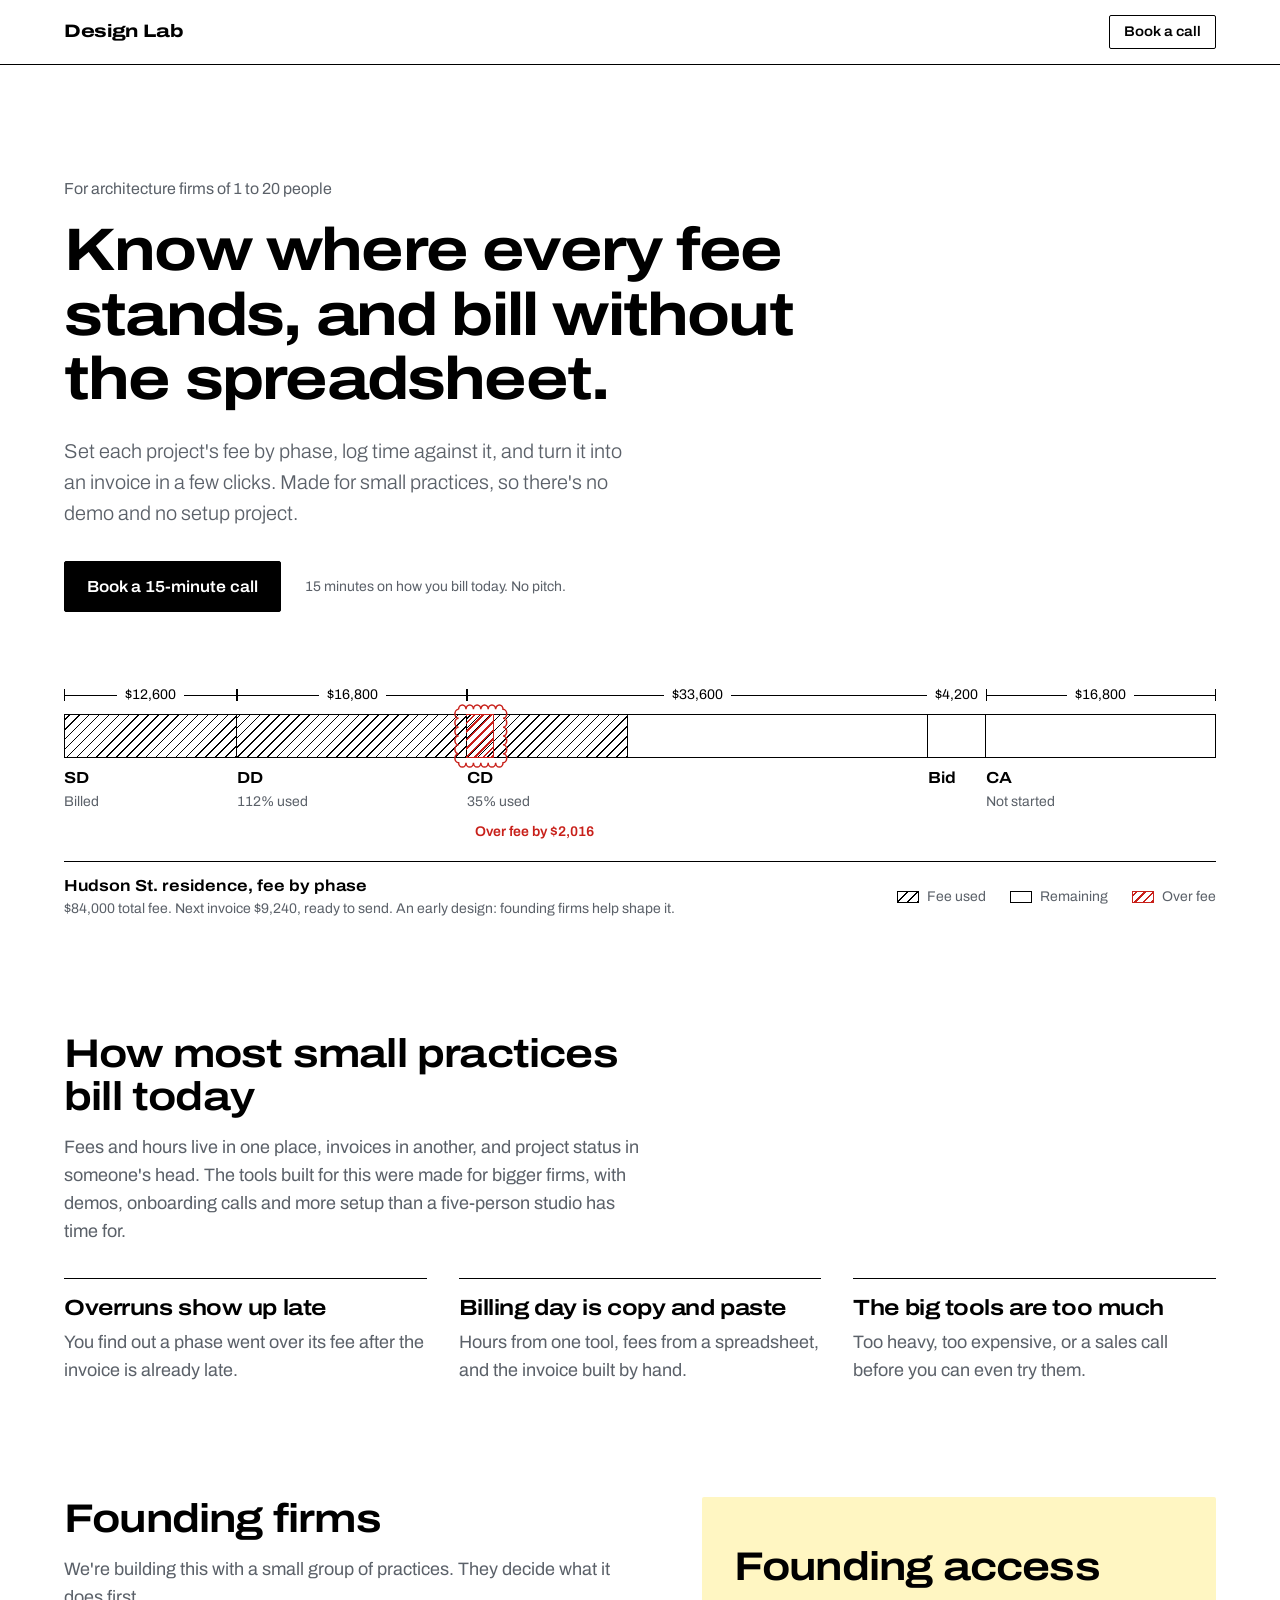
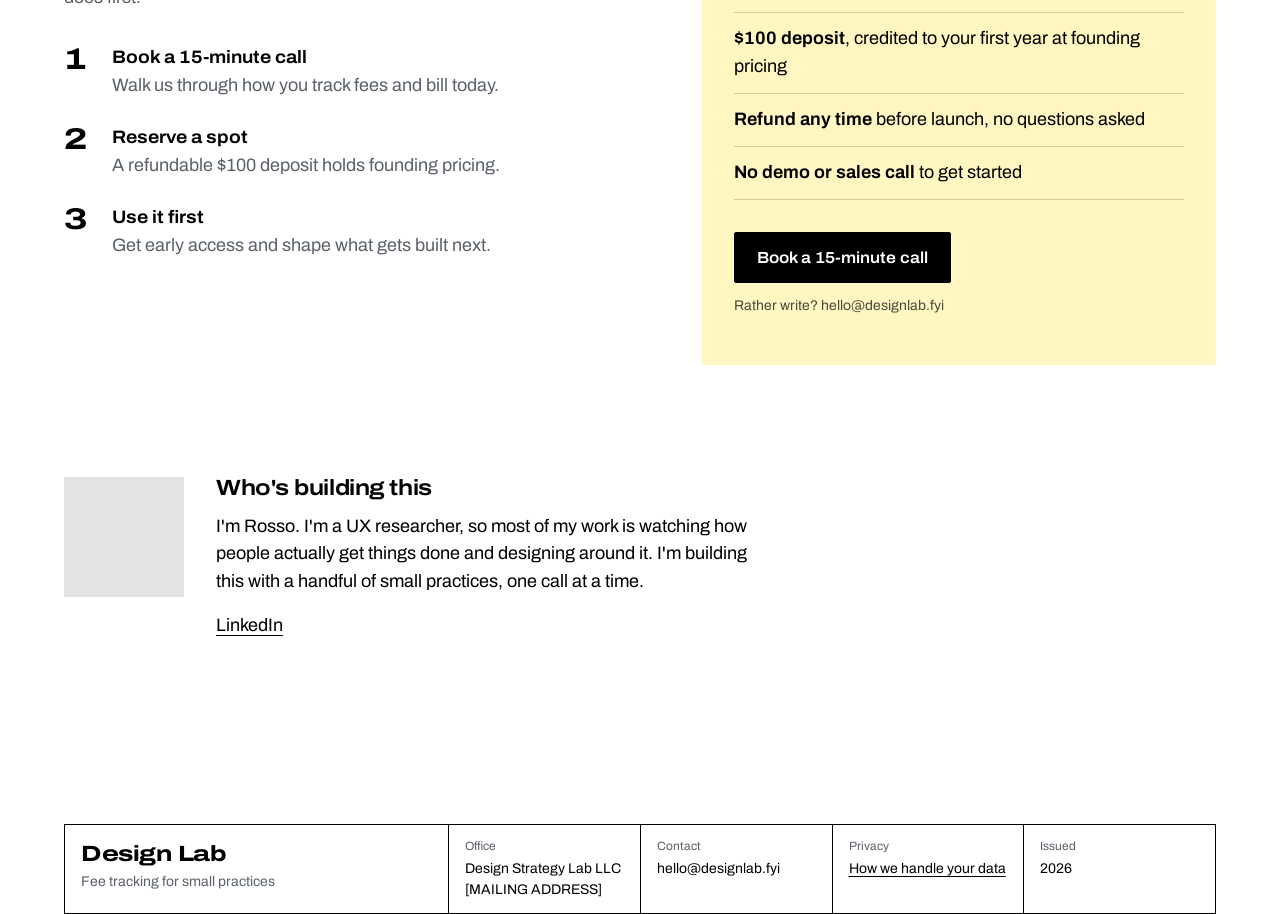
==== commit 6713ed94: "Rev 2: drawing-set visual direction Drops the generic look (cream background, serif display, all-cap" ====
--- a/designlab_html/architecture/index.html
+++ b/designlab_html/architecture/index.html
@@ -11,7 +11,7 @@
   <meta property="og:site_name" content="Design Lab" />
   <meta property="og:url" content="https://designlab.fyi/architecture/" />
   <meta property="og:title" content="Know where every fee stands, and bill without the spreadsheet." />
-  <meta property="og:description" content="Simple fee tracking and invoicing for architecture firms of 1 to 20 people. No demo, no sales call." />
+  <meta property="og:description" content="Fee tracking and invoicing for architecture firms of 1 to 20 people. No demo, no sales call." />
   <meta property="og:image" content="https://designlab.fyi/assets/img/og-architecture.png" />
   <meta property="og:image:width" content="1200" />
   <meta property="og:image:height" content="630" />
@@ -20,6 +20,7 @@
   <link rel="icon" href="../assets/favicon.svg" type="image/svg+xml" />
   <link rel="icon" href="../assets/favicon-32.png" sizes="32x32" type="image/png" />
   <link rel="apple-touch-icon" href="../assets/favicon-180.png" />
+  <link rel="preload" href="../assets/fonts/archivo-variable.woff2" as="font" type="font/woff2" crossorigin />
   <link href="../css/styles.css" rel="stylesheet" />
   <link href="../css/site.css" rel="stylesheet" />
 </head>
@@ -28,138 +29,125 @@
 
   <header class="site-header">
     <div class="wrap">
-      <a class="wordmark" href="/">design lab</a>
+      <a class="wordmark" href="/">Design Lab</a>
       <!-- TODO: Rosso. Replace https://cal.com/REPLACE-ME with the real Cal.com link (3 places on this page). -->
       <a class="btn btn-outline btn-sm" href="https://cal.com/REPLACE-ME">Book a call</a>
     </div>
   </header>
 
   <main id="main">
-    <!-- Hero -->
     <section class="hero">
       <div class="wrap">
-        <span class="eyebrow">For architecture firms of 1 to 20 people</span>
-        <h1 class="measure" style="max-width: 15em;">Know where every fee stands, and bill without the spreadsheet.</h1>
-        <p class="lead">Most small practices track fees and hours in one place, invoices in another, and project status in their head. The tools built for this were made for bigger firms, with demos, onboarding calls and more setup than a five-person studio has time for.</p>
-        <div class="cta-group">
+        <p class="for-whom">For architecture firms of 1 to 20 people</p>
+        <h1>Know where every fee stands, and bill without the spreadsheet.</h1>
+        <p class="lead">Set each project's fee by phase, log time against it, and turn it into an invoice in a few clicks. Made for small practices, so there's no demo and no setup project.</p>
+        <div class="cta">
           <a class="btn btn-primary btn-block" href="https://cal.com/REPLACE-ME">Book a 15-minute call</a>
-          <p class="cta-note">Tell us how you handle fees and billing today. No pitch.</p>
+          <p>15 minutes on how you bill today. No pitch.</p>
         </div>
       </div>
     </section>
 
-    <!-- Pain -->
-    <section class="section">
+    <section class="block block-flush-top" aria-labelledby="drawing-title">
       <div class="wrap">
-        <h2>Sound familiar?</h2>
-        <ul class="pain-list measure">
-          <li><strong>Over budget, found too late.</strong><span>You find out a phase went over its fee after the invoice is already late.</span></li>
-          <li><strong>Billing day is copy and paste.</strong><span>Billing day means pulling hours from one tool, fees from a spreadsheet and building the invoice by hand.</span></li>
-          <li><strong>Big tools, big setup.</strong><span>You tried the big practice-management tools and they were too heavy, too expensive or wanted a sales call first.</span></li>
+        <figure class="drawing">
+          <div class="fee-run" role="list" aria-label="Fee by phase for an example project">
+            <div class="phase" role="listitem" style="--share: 15">
+              <div class="dim"><span>$12,600</span></div>
+              <div class="bar"><div class="used full" style="width:100%"></div></div>
+              <div class="phase-label"><b>SD</b><span>Billed</span></div>
+            </div>
+            <div class="phase phase-dd" role="listitem" style="--share: 20">
+              <div class="dim"><span>$16,800</span></div>
+              <div class="bar"><div class="used full" style="width:100%"></div><div class="over" style="width:12%"></div></div>
+              <div class="cloud" aria-hidden="true"><svg viewBox="0 0 100 100" preserveAspectRatio="none"><path d="M7.0,7.0 A7,7 0 0 1 21.3,7.0 A7,7 0 0 1 35.7,7.0 A7,7 0 0 1 50.0,7.0 A7,7 0 0 1 64.3,7.0 A7,7 0 0 1 78.7,7.0 A7,7 0 0 1 93.0,7.0 A7,7 0 0 1 93.0,21.3 A7,7 0 0 1 93.0,35.7 A7,7 0 0 1 93.0,50.0 A7,7 0 0 1 93.0,64.3 A7,7 0 0 1 93.0,78.7 A7,7 0 0 1 93.0,93.0 A7,7 0 0 1 78.7,93.0 A7,7 0 0 1 64.3,93.0 A7,7 0 0 1 50.0,93.0 A7,7 0 0 1 35.7,93.0 A7,7 0 0 1 21.3,93.0 A7,7 0 0 1 7.0,93.0 A7,7 0 0 1 7.0,78.7 A7,7 0 0 1 7.0,64.3 A7,7 0 0 1 7.0,50.0 A7,7 0 0 1 7.0,35.7 A7,7 0 0 1 7.0,21.3 A7,7 0 0 1 7.0,7.0"/></svg></div>
+              <div class="phase-label"><b>DD</b><span>112% used</span></div>
+              <span class="markup">Over fee by $2,016</span>
+            </div>
+            <div class="phase phase-cd" role="listitem" style="--share: 40">
+              <div class="dim"><span>$33,600</span></div>
+              <div class="bar"><div class="used" style="width:35%"></div></div>
+              <div class="phase-label"><b>CD</b><span>35% used</span></div>
+            </div>
+            <div class="phase phase-bid" role="listitem" style="--share: 5">
+              <div class="dim"><span>$4,200</span></div>
+              <div class="bar"></div>
+              <div class="phase-label"><b>Bid</b><span>Not started</span></div>
+            </div>
+            <div class="phase" role="listitem" style="--share: 20">
+              <div class="dim"><span>$16,800</span></div>
+              <div class="bar"></div>
+              <div class="phase-label"><b>CA</b><span>Not started</span></div>
+            </div>
+          </div>
+          <figcaption class="drawing-title">
+            <div>
+              <b id="drawing-title">Hudson St. residence, fee by phase</b><br>
+              <span class="pencil">$84,000 total fee. Next invoice $9,240, ready to send. An early design: founding firms help shape it.</span>
+            </div>
+            <ul class="legend">
+              <li><i class="k-used"></i>Fee used</li>
+              <li><i></i>Remaining</li>
+              <li><i class="k-over"></i>Over fee</li>
+            </ul>
+          </figcaption>
+        </figure>
+      </div>
+    </section>
+
+    <section class="block block-flush-top">
+      <div class="wrap">
+        <h2 class="measure">How most small practices bill today</h2>
+        <p class="pencil measure">Fees and hours live in one place, invoices in another, and project status in someone's head. The tools built for this were made for bigger firms, with demos, onboarding calls and more setup than a five-person studio has time for.</p>
+        <ul class="problems">
+          <li><h3>Overruns show up late</h3><p>You find out a phase went over its fee after the invoice is already late.</p></li>
+          <li><h3>Billing day is copy and paste</h3><p>Hours from one tool, fees from a spreadsheet, and the invoice built by hand.</p></li>
+          <li><h3>The big tools are too much</h3><p>Too heavy, too expensive, or a sales call before you can even try them.</p></li>
         </ul>
       </div>
     </section>
 
-    <!-- What we are building + mockup -->
-    <section class="section">
+    <section class="block block-flush-top" id="founding">
       <div class="wrap">
-        <h2>What we are building</h2>
-        <div class="prose">
-          <p>One simple place to set each project's fee by phase, log time against it, and turn it into a clean invoice in a few clicks. Sign up and start the same day. No demo, no sales call.</p>
-        </div>
-
-        <figure style="margin: var(--space-6) 0 0;">
-          <div class="mock" role="group" aria-label="Early design of the fee by phase view">
-            <div class="mock-bar" aria-hidden="true"><i></i><i></i><i></i></div>
-            <div class="mock-head">
-              <h3>Hudson St. residence</h3>
-              <p class="mock-meta num" style="margin:0">Total fee <b>$84,000</b> &middot; 1 phase over</p>
-            </div>
-            <ul class="phases">
-              <li class="phase is-done">
-                <span class="phase-name">SD <small>Schematic design</small></span>
-                <span class="meter" aria-hidden="true"><span style="width:100%"></span></span>
-                <span class="phase-amount">$12,600</span>
-                <span class="phase-status">100% billed</span>
-              </li>
-              <li class="phase is-over">
-                <span class="phase-name">DD <small>Design development</small></span>
-                <span class="meter" aria-hidden="true"><span style="width:100%"></span></span>
-                <span class="phase-amount">$16,800</span>
-                <span class="phase-status">112% used</span>
-              </li>
-              <li class="phase">
-                <span class="phase-name">CD <small>Construction documents</small></span>
-                <span class="meter" aria-hidden="true"><span style="width:35%"></span></span>
-                <span class="phase-amount">$33,600</span>
-                <span class="phase-status">35% used</span>
-              </li>
-              <li class="phase">
-                <span class="phase-name">Bidding <small>Bidding and negotiation</small></span>
-                <span class="meter" aria-hidden="true"><span style="width:0%"></span></span>
-                <span class="phase-amount">$4,200</span>
-                <span class="phase-status">0% used</span>
-              </li>
-              <li class="phase">
-                <span class="phase-name">CA <small>Construction administration</small></span>
-                <span class="meter" aria-hidden="true"><span style="width:0%"></span></span>
-                <span class="phase-amount">$16,800</span>
-                <span class="phase-status">0% used</span>
-              </li>
-            </ul>
-            <div class="mock-foot">
-              <p class="num">Next invoice <b>$9,240</b></p>
-              <span class="mock-btn" aria-hidden="true">Draft invoice</span>
-            </div>
-          </div>
-          <figcaption class="mock-caption">Early design. Founding firms help shape it.</figcaption>
-        </figure>
-      </div>
-    </section>
-
-    <!-- Offer -->
-    <section class="section" id="founding">
-      <div class="wrap">
-        <div class="offer">
+        <div class="founding">
           <div>
-            <h2>How founding access works</h2>
-            <p class="muted measure">We are building this with a small group of founding firms. They shape what it does first.</p>
-            <ol class="steps measure" style="margin-top: var(--space-5);">
-              <li><div><strong>Book a 15-minute call.</strong><span>Walk us through how you track fees and bill today.</span></div></li>
-              <li><div><strong>Reserve your spot.</strong><span>A refundable $100 deposit holds founding pricing.</span></div></li>
-              <li><div><strong>Get early access.</strong><span>Use it first and shape what gets built next.</span></div></li>
+            <h2>Founding firms</h2>
+            <p class="pencil measure">We're building this with a small group of practices. They decide what it does first.</p>
+            <ol class="steps measure">
+              <li><div><b>Book a 15-minute call</b><span>Walk us through how you track fees and bill today.</span></div></li>
+              <li><div><b>Reserve a spot</b><span>A refundable $100 deposit holds founding pricing.</span></div></li>
+              <li><div><b>Use it first</b><span>Get early access and shape what gets built next.</span></div></li>
             </ol>
           </div>
 
-          <div class="card-dl">
-            <h2>Become a founding firm</h2>
-            <ul class="check-list">
-              <li><svg viewBox="0 0 20 20" fill="none" aria-hidden="true"><circle cx="10" cy="10" r="9" stroke="currentColor" stroke-width="1.5"/><path d="M6 10.2l2.6 2.6L14 7.4" stroke="currentColor" stroke-width="1.75" stroke-linecap="round" stroke-linejoin="round"/></svg><span><strong>$100, credited to your first year</strong> at founding pricing</span></li>
-              <li><svg viewBox="0 0 20 20" fill="none" aria-hidden="true"><circle cx="10" cy="10" r="9" stroke="currentColor" stroke-width="1.5"/><path d="M6 10.2l2.6 2.6L14 7.4" stroke="currentColor" stroke-width="1.75" stroke-linecap="round" stroke-linejoin="round"/></svg><span><strong>Refund any time before launch</strong>, no questions asked</span></li>
-              <li><svg viewBox="0 0 20 20" fill="none" aria-hidden="true"><circle cx="10" cy="10" r="9" stroke="currentColor" stroke-width="1.5"/><path d="M6 10.2l2.6 2.6L14 7.4" stroke="currentColor" stroke-width="1.75" stroke-linecap="round" stroke-linejoin="round"/></svg><span><strong>No demo, no sales call</strong> to get started</span></li>
+          <div class="trace">
+            <h2>Founding access</h2>
+            <ul class="terms">
+              <li><b>$100 deposit</b>, credited to your first year at founding pricing</li>
+              <li><b>Refund any time</b> before launch, no questions asked</li>
+              <li><b>No demo or sales call</b> to get started</li>
             </ul>
-            <div class="cta-group">
+            <div class="cta">
               <a class="btn btn-primary btn-block" href="https://cal.com/REPLACE-ME">Book a 15-minute call</a>
               <!-- TODO: Stripe. Uncomment and add the Payment Link once it is live.
               <a href="STRIPE-PAYMENT-LINK">Or reserve founding access ($100, refundable)</a>
               -->
-              <p class="cta-note">Not ready for a call? Write to hello@designlab.fyi and tell us how you bill today.</p>
+              <p>Rather write? hello@designlab.fyi</p>
             </div>
           </div>
         </div>
       </div>
     </section>
 
-    <!-- Founder -->
-    <section class="section">
+    <section class="block block-flush-top">
       <div class="wrap">
-        <div class="founder measure">
+        <div class="founder">
           <!-- TODO: Rosso. Replace with a real square photo, at least 400px. -->
-          <img src="../assets/img/founder.jpg" alt="Rosso, founder of Design Lab" width="96" height="96" />
+          <img src="../assets/img/founder.jpg" alt="Rosso, who is building Design Lab" width="120" height="120" />
           <div>
-            <h2>Hi, I'm Rosso</h2>
+            <h2>Who's building this</h2>
             <!-- TODO: Rosso to approve or edit this bio. -->
-            <p>I'm a UX researcher. I spend my days learning how people actually work, then designing around it. I'm building this with a small group of architecture practices.</p>
+            <p>I'm Rosso. I'm a UX researcher, so most of my work is watching how people actually get things done and designing around it. I'm building this with a handful of small practices, one call at a time.</p>
             <!-- TODO: Rosso. Replace with your LinkedIn URL. -->
             <a href="https://www.linkedin.com/in/REPLACE-ME">LinkedIn</a>
           </div>
@@ -168,11 +156,14 @@
     </section>
   </main>
 
-  <footer class="site-footer">
-    <div class="wrap">
+  <footer class="wrap">
+    <div class="title-block">
+      <div class="tb-name"><span class="wordmark">Design Lab</span><br><span class="pencil">Fee tracking for small practices</span></div>
       <!-- TODO: Rosso. Add the mailing address (also needed for CAN-SPAM). -->
-      <p>&copy; 2026 Design Strategy Lab LLC &middot; [MAILING ADDRESS]</p>
-      <p class="footer-links"><span>hello@designlab.fyi</span><a href="/privacy/">Privacy</a></p>
+      <div><small>Office</small>Design Strategy Lab LLC<br>[MAILING ADDRESS]</div>
+      <div><small>Contact</small>hello@designlab.fyi</div>
+      <div><small>Privacy</small><a href="/privacy/">How we handle your data</a></div>
+      <div><small>Issued</small>2026</div>
     </div>
   </footer>
 </body>
--- a/designlab_html/css/site.css
+++ b/designlab_html/css/site.css
@@ -1,43 +1,43 @@
 /* ==========================================================================
-   Design Lab site styles
-   Loaded after css/styles.css (Bootstrap + old theme). Everything new lives
-   here. Rule: use the tokens below, never raw hex values in pages.
+   Design Lab site styles, v0.2 "Drawing set"
+   Loaded after css/styles.css (old Bootstrap theme). Everything new lives
+   here. Rule: use the tokens below, never raw values in pages.
    See BRAND.md at the repo root and /styleguide/ for the living reference.
    ========================================================================== */
 
-/* ---------- Fonts (self-hosted, SIL OFL, see assets/fonts/OFL-LICENSE.txt) ---------- */
-@font-face { font-family: "IBM Plex Sans"; font-style: normal; font-weight: 400; font-display: swap; src: url("../assets/fonts/ibm-plex-sans-latin-400-normal.woff2") format("woff2"); }
-@font-face { font-family: "IBM Plex Sans"; font-style: normal; font-weight: 500; font-display: swap; src: url("../assets/fonts/ibm-plex-sans-latin-500-normal.woff2") format("woff2"); }
-@font-face { font-family: "IBM Plex Sans"; font-style: normal; font-weight: 600; font-display: swap; src: url("../assets/fonts/ibm-plex-sans-latin-600-normal.woff2") format("woff2"); }
-@font-face { font-family: "IBM Plex Serif"; font-style: normal; font-weight: 500; font-display: swap; src: url("../assets/fonts/ibm-plex-serif-latin-500-normal.woff2") format("woff2"); }
-@font-face { font-family: "IBM Plex Serif"; font-style: normal; font-weight: 600; font-display: swap; src: url("../assets/fonts/ibm-plex-serif-latin-600-normal.woff2") format("woff2"); }
+/* ---------- Font (self-hosted, SIL OFL, see assets/fonts/OFL-LICENSE.txt) ----------
+   Archivo variable: weight 100-900, width 62-125. One family, two widths:
+   expanded for headlines, normal for reading. */
+@font-face {
+  font-family: "Archivo";
+  font-style: normal;
+  font-weight: 100 900;
+  font-stretch: 62% 125%;
+  font-display: swap;
+  src: url("../assets/fonts/archivo-variable.woff2") format("woff2-variations"),
+       url("../assets/fonts/archivo-variable.woff2") format("woff2");
+}
 
 /* ---------- Tokens ---------- */
 :root {
-  /* Color */
-  --paper: #FAFAF7;       /* page background */
-  --surface: #FFFFFF;     /* cards, raised areas */
-  --ink: #17181C;         /* body text, headings (17.0:1 on paper) */
-  --graphite: #4F5560;    /* secondary text, labels (7.2:1 on paper) */
-  --rule: #E4E4DE;        /* hairlines, borders */
-  --brand: #1F0046;       /* buttons, links, focus (17.5:1 on paper) */
-  --brand-hover: #35106A;
-  --brand-tint: #F1EEF6;  /* selected / highlighted backgrounds */
-  --over: #B42318;        /* over budget, errors (6.3:1 on paper) */
-  --over-tint: #FBEDEB;
-  --paid: #15803D;        /* paid, complete (4.8:1; icons and bold labels) */
-  --paid-tint: #EAF5EE;
+  /* Color: a drawing set. Black linework on white, red only for markup. */
+  --paper: #FFFFFF;      /* page */
+  --ink: #000000;        /* text, linework, buttons (21:1) */
+  --pencil: #5B6169;     /* secondary text, captions (6.3:1) */
+  --line-light: #D4D4D4; /* minor rules, empty bars */
+  --trace: #FFF6C2;      /* trace paper: the founding offer */
+  --redline: #C8201A;    /* over budget and markup only (5.7:1) */
 
   /* Type */
-  --font-sans: "IBM Plex Sans", -apple-system, BlinkMacSystemFont, "Segoe UI", Roboto, "Helvetica Neue", Arial, sans-serif;
-  --font-serif: "IBM Plex Serif", Georgia, "Times New Roman", serif;
-  --text-xs: 0.875rem;   /* 14px */
-  --text-sm: 1rem;       /* 16px */
-  --text-md: 1.125rem;   /* 18px */
-  --text-lg: 1.375rem;   /* 22px */
-  --text-xl: 1.75rem;    /* 28px */
-  --text-2xl: 2.25rem;   /* 36px */
-  --text-3xl: 3rem;      /* 48px */
+  --font: "Archivo", "Helvetica Neue", Arial, sans-serif;
+  --wide: 118%;          /* headline width */
+  --text-xs: 0.875rem;   /* 14 */
+  --text-sm: 1rem;       /* 16 */
+  --text-md: 1.125rem;   /* 18 */
+  --text-lg: 1.375rem;   /* 22 */
+  --text-xl: 1.875rem;   /* 30 */
+  --text-2xl: 2.5rem;    /* 40 */
+  --text-3xl: 3.75rem;   /* 60 */
 
   /* Space (4px base) */
   --space-1: 4px;
@@ -47,350 +47,276 @@
   --space-5: 24px;
   --space-6: 32px;
   --space-7: 48px;
-  --space-8: 64px;
-  --space-9: 96px;
+  --space-8: 72px;
+  --space-9: 112px;
 
   /* Shape */
-  --radius-control: 6px;
-  --radius-card: 10px;
-  --hairline: 1px solid var(--rule);
+  --radius: 2px;
+  --line: 1px solid var(--ink);
+  --hatch: repeating-linear-gradient(-45deg, var(--ink) 0 1px, transparent 1px 7px);
+  --hatch-red: repeating-linear-gradient(-45deg, var(--redline) 0 1.5px, transparent 1.5px 6px);
 
   /* Layout */
-  --measure: 40rem;       /* comfortable reading width */
-  --page-max: 72rem;
+  --measure: 36rem;
+  --page-max: 76rem;
 
   /* Bootstrap bridges */
-  --bs-primary: var(--brand);
-  --bs-primary-rgb: 31, 0, 70;
-  --bs-body-font-family: var(--font-sans);
+  --bs-body-font-family: var(--font);
   --bs-body-color: var(--ink);
   --bs-body-bg: var(--paper);
-  --bs-link-color: var(--brand);
 }
 
 /* ---------- Base ---------- */
-html { scroll-padding-top: 5rem; }
-
 body {
-  font-family: var(--font-sans);
+  font-family: var(--font);
   font-size: var(--text-md);
-  line-height: 1.6;
+  font-weight: 400;
+  font-stretch: 100%;
+  line-height: 1.55;
   color: var(--ink);
   background: var(--paper);
   -webkit-font-smoothing: antialiased;
-}
-
-h1, h2, h3, h4, .h1, .h2, .h3, .h4 {
+  font-variant-numeric: tabular-nums;
+}
+
+h1, h2, h3, h4 {
+  font-family: var(--font);
   color: var(--ink);
-  line-height: 1.2;
-  letter-spacing: -0.01em;
-  margin-top: 0;
-}
-h1, .h1 { font-family: var(--font-serif); font-weight: 500; font-size: var(--text-2xl); margin-bottom: var(--space-5); }
-h2, .h2 { font-family: var(--font-serif); font-weight: 500; font-size: var(--text-xl); margin-bottom: var(--space-4); }
-h3, .h3 { font-family: var(--font-sans); font-weight: 600; font-size: var(--text-lg); margin-bottom: var(--space-3); }
-h4, .h4 { font-family: var(--font-sans); font-weight: 600; font-size: var(--text-md); margin-bottom: var(--space-2); }
-
+  font-stretch: var(--wide);
+  font-weight: 650;
+  line-height: 1.08;
+  letter-spacing: -0.02em;
+  margin: 0 0 var(--space-4);
+}
+h1 { font-size: var(--text-2xl); font-weight: 700; letter-spacing: -0.03em; margin-bottom: var(--space-5); }
+h2 { font-size: var(--text-xl); }
+h3 { font-size: var(--text-lg); line-height: 1.2; }
+h4 { font-size: var(--text-md); line-height: 1.3; }
 @media (min-width: 768px) {
-  h1, .h1 { font-size: var(--text-3xl); }
-  h2, .h2 { font-size: var(--text-2xl); }
+  h1 { font-size: var(--text-3xl); }
+  h2 { font-size: var(--text-2xl); }
 }
 
 p { margin: 0 0 var(--space-4); }
-
-a { color: var(--brand); text-decoration: underline; text-underline-offset: 0.18em; text-decoration-thickness: 1px; }
-a:hover { color: var(--brand-hover); text-decoration-thickness: 2px; }
-
-:focus-visible { outline: 2px solid var(--brand); outline-offset: 3px; border-radius: 2px; }
+strong, b { font-weight: 650; }
+code { font-family: inherit; color: var(--pencil); }
+
+a { color: var(--ink); text-decoration: underline; text-underline-offset: 0.2em; text-decoration-thickness: 1px; }
+a:hover { color: var(--ink); text-decoration-thickness: 2px; }
+
+:focus-visible { outline: 2px solid var(--ink); outline-offset: 3px; }
 .btn:focus, .btn:focus-visible { box-shadow: none; }
-
-strong, b { font-weight: 600; }
-
-code { color: var(--graphite); font-size: 0.875em; }
-
-::selection { background: var(--brand-tint); color: var(--ink); }
+::selection { background: var(--trace); color: var(--ink); }
+
+@media (prefers-reduced-motion: reduce) { *, *::before, *::after { transition: none !important; animation: none !important; } }
 
 /* ---------- Utilities ---------- */
-.num { font-variant-numeric: tabular-nums; }
-.muted { color: var(--graphite); }
+.pencil { color: var(--pencil); }
 .small-text { font-size: var(--text-xs); }
 .measure { max-width: var(--measure); }
-.visually-hidden-text { position: absolute !important; width: 1px; height: 1px; overflow: hidden; clip: rect(0 0 0 0); white-space: nowrap; }
 
 /* ---------- Layout ---------- */
-.wrap {
-  width: 100%;
-  max-width: var(--page-max);
-  margin: 0 auto;
-  padding: 0 var(--space-4);
-}
+.wrap { width: 100%; max-width: var(--page-max); margin: 0 auto; padding: 0 var(--space-4); }
 @media (min-width: 768px) { .wrap { padding: 0 var(--space-6); } }
 
-.wrap-narrow { max-width: calc(var(--measure) + 2 * var(--space-6)); }
-
-.section { padding: var(--space-8) 0; }
-.section + .section,
-.hero + .section { border-top: var(--hairline); }
-.section-tight { padding: var(--space-7) 0; }
+.block { padding: var(--space-8) 0; }
+@media (min-width: 768px) { .block { padding: var(--space-9) 0; } }
+.block-flush-top { padding-top: 0; }
 
 /* ---------- Header ---------- */
-.site-header {
-  position: sticky;
-  top: 0;
-  z-index: 100;
-  background: rgba(250, 250, 247, 0.92);
-  -webkit-backdrop-filter: saturate(150%) blur(8px);
-  backdrop-filter: saturate(150%) blur(8px);
-  border-bottom: var(--hairline);
-}
-.site-header .wrap {
-  display: flex;
-  align-items: center;
-  justify-content: space-between;
-  min-height: 60px;
-  gap: var(--space-4);
-}
+.site-header { border-bottom: var(--line); background: var(--paper); }
+.site-header .wrap { display: flex; align-items: center; justify-content: space-between; min-height: 64px; gap: var(--space-4); }
 .wordmark {
-  font-family: var(--font-sans);
-  font-weight: 600;
+  font-stretch: 125%;
+  font-weight: 750;
   font-size: var(--text-md);
-  letter-spacing: -0.01em;
+  letter-spacing: -0.02em;
   color: var(--ink);
   text-decoration: none;
 }
 .wordmark:hover { color: var(--ink); text-decoration: none; }
 
-/* ---------- Eyebrow (title-block label) ---------- */
-.eyebrow {
-  display: inline-block;
-  font-family: var(--font-sans);
-  font-size: 0.8125rem;
-  font-weight: 600;
-  letter-spacing: 0.08em;
-  text-transform: uppercase;
-  color: var(--graphite);
-  margin-bottom: var(--space-3);
-}
-
 /* ---------- Buttons ---------- */
 .btn {
-  display: inline-flex;
-  align-items: center;
-  justify-content: center;
-  gap: var(--space-2);
-  font-family: var(--font-sans);
+  display: inline-flex; align-items: center; justify-content: center;
+  font-family: var(--font);
   font-size: var(--text-sm);
   font-weight: 600;
+  font-stretch: 108%;
+  letter-spacing: 0;
   line-height: 1.2;
-  letter-spacing: 0;
   text-transform: none;
   text-decoration: none;
-  padding: 14px 22px;
-  border-radius: var(--radius-control);
-  border: 1px solid transparent;
+  padding: 15px 22px;
+  border-radius: var(--radius);
+  border: var(--line);
   cursor: pointer;
-  transition: background-color 0.15s ease, border-color 0.15s ease, color 0.15s ease;
-}
-.btn-primary {
-  background: var(--brand);
-  border-color: var(--brand);
-  color: #fff;
-}
-.btn-primary:hover, .btn-primary:focus, .btn-primary:active {
-  background: var(--brand-hover);
-  border-color: var(--brand-hover);
-  color: #fff;
-  text-decoration: none;
-}
-.btn-outline {
-  background: transparent;
-  border-color: var(--brand);
-  color: var(--brand);
-}
-.btn-outline:hover, .btn-outline:focus {
-  background: var(--brand-tint);
-  color: var(--brand);
-  text-decoration: none;
-}
+}
+.btn-primary { background: var(--ink); color: var(--paper); border-color: var(--ink); }
+.btn-primary:hover, .btn-primary:focus, .btn-primary:active { background: #2B2B2B; border-color: #2B2B2B; color: var(--paper); text-decoration: none; }
+.btn-outline { background: var(--paper); color: var(--ink); }
+.btn-outline:hover, .btn-outline:focus { background: var(--trace); color: var(--ink); text-decoration: none; }
 .btn-sm { padding: 8px 14px; font-size: var(--text-xs); }
 .btn-block { width: 100%; }
 @media (min-width: 576px) { .btn-block { width: auto; } }
 
-.cta-group { display: flex; flex-direction: column; align-items: flex-start; gap: var(--space-3); }
-.cta-note { font-size: var(--text-xs); color: var(--graphite); margin: 0; }
-
-/* ---------- Card ---------- */
-.card-dl {
-  background: var(--surface);
-  border: var(--hairline);
-  border-radius: var(--radius-card);
-  padding: var(--space-5);
-}
-@media (min-width: 768px) { .card-dl { padding: var(--space-6); } }
-
-/* ---------- Pain list ---------- */
-.pain-list { list-style: none; padding: 0; margin: 0; display: grid; gap: var(--space-5); }
-.pain-list li { padding-left: var(--space-5); border-left: 2px solid var(--rule); }
-.pain-list strong { display: block; font-size: var(--text-md); color: var(--ink); margin-bottom: var(--space-1); }
-.pain-list span { color: var(--graphite); }
-
-/* ---------- Check list (offer terms) ---------- */
-.check-list { list-style: none; padding: 0; margin: 0 0 var(--space-5); display: grid; gap: var(--space-3); }
-.check-list li { display: flex; gap: var(--space-3); align-items: flex-start; }
-.check-list svg { flex: none; width: 20px; height: 20px; margin-top: 0.2em; color: var(--paid); }
-
-/* ---------- Steps ---------- */
-.steps { list-style: none; counter-reset: step; padding: 0; margin: 0; display: grid; gap: var(--space-4); }
-.steps li { counter-increment: step; display: grid; grid-template-columns: 32px 1fr; gap: var(--space-3); align-items: start; }
-.steps li::before {
-  content: counter(step);
-  display: inline-flex; align-items: center; justify-content: center;
-  width: 32px; height: 32px;
-  border: 1px solid var(--brand);
-  border-radius: 50%;
-  font-size: var(--text-xs); font-weight: 600;
-  color: var(--brand);
-  font-variant-numeric: tabular-nums;
-}
-.steps strong { display: block; }
-.steps span { color: var(--graphite); font-size: var(--text-sm); }
-
-/* ---------- Offer ---------- */
-.offer { display: grid; gap: var(--space-6); }
-@media (min-width: 900px) { .offer { grid-template-columns: 1fr 1fr; align-items: start; } }
-.offer .card-dl h2 { margin-bottom: var(--space-4); }
-
-/* ---------- Founder ---------- */
-.founder { display: grid; grid-template-columns: 72px 1fr; gap: var(--space-4); align-items: start; }
-@media (min-width: 768px) { .founder { grid-template-columns: 96px 1fr; gap: var(--space-5); } }
-.founder img {
-  width: 100%; aspect-ratio: 1; object-fit: cover;
-  border-radius: 50%; background: var(--rule);
-}
-.founder h2 { font-size: var(--text-lg); font-family: var(--font-sans); font-weight: 600; margin-bottom: var(--space-2); }
-.founder p { color: var(--graphite); }
-
-/* ---------- Fee-by-phase mockup ---------- */
-.mock {
-  background: var(--surface);
-  border: var(--hairline);
-  border-radius: var(--radius-card);
-  overflow: hidden;
-  font-family: var(--font-sans);
-  font-size: var(--text-sm);
-}
-.mock-bar {
-  display: flex; align-items: center; gap: 6px;
-  padding: var(--space-3) var(--space-4);
-  border-bottom: var(--hairline);
-  background: var(--paper);
-}
-.mock-bar i { width: 10px; height: 10px; border-radius: 50%; background: var(--rule); display: block; }
-.mock-head {
-  display: flex; flex-wrap: wrap; justify-content: space-between; align-items: baseline;
-  gap: var(--space-2) var(--space-5);
-  padding: var(--space-5) var(--space-5) var(--space-4);
-}
-.mock-head h3 { font-size: var(--text-lg); margin: 0; }
-.mock-meta { color: var(--graphite); font-size: var(--text-xs); }
-.mock-meta b { color: var(--ink); font-weight: 600; }
-.phases { list-style: none; margin: 0; padding: 0 var(--space-5); }
-.phase {
-  display: grid;
-  grid-template-columns: 1fr auto;
-  grid-template-areas: "name amount" "bar bar" "status status";
-  gap: var(--space-1) var(--space-4);
-  padding: var(--space-4) 0;
-  border-top: var(--hairline);
-}
-@media (min-width: 700px) {
-  .phase {
-    grid-template-columns: 9.5rem 1fr 7rem 5.5rem;
-    grid-template-areas: "name bar amount status";
-    align-items: center;
-  }
-}
-.phase-name { grid-area: name; font-weight: 600; }
-.phase-name small { display: block; font-weight: 400; color: var(--graphite); font-size: var(--text-xs); }
-.phase-amount { grid-area: amount; text-align: right; font-variant-numeric: tabular-nums; }
-.phase-status { grid-area: status; font-size: var(--text-xs); font-weight: 600; color: var(--graphite); font-variant-numeric: tabular-nums; }
-@media (min-width: 700px) { .phase-status { text-align: right; } }
-.meter {
-  grid-area: bar;
-  position: relative;
-  height: 8px;
-  border-radius: 4px;
-  background: var(--paper);
-  border: var(--hairline);
-  overflow: hidden;
-}
-.meter span { position: absolute; inset: 0 auto 0 0; background: var(--brand); border-radius: 4px; }
-.phase.is-done .meter span { background: var(--paid); }
-.phase.is-done .phase-status { color: var(--paid); }
-.phase.is-over .meter { border-color: var(--over); }
-.phase.is-over .meter span { background: var(--over); }
-.phase.is-over .phase-status { color: var(--over); }
-.mock-foot {
-  display: flex; flex-wrap: wrap; align-items: center; justify-content: space-between;
-  gap: var(--space-3);
-  margin-top: var(--space-2);
-  padding: var(--space-4) var(--space-5);
-  border-top: var(--hairline);
-  background: var(--paper);
-}
-.mock-foot p { margin: 0; color: var(--graphite); font-size: var(--text-xs); }
-.mock-foot p b { color: var(--ink); font-size: var(--text-md); font-weight: 600; }
-.mock-btn {
-  display: inline-block;
-  padding: 8px 14px;
-  border-radius: var(--radius-control);
-  background: var(--brand);
-  color: #fff;
-  font-weight: 600;
-  font-size: var(--text-xs);
-}
-.mock-caption { margin-top: var(--space-3); font-size: var(--text-xs); color: var(--graphite); }
-.tag {
-  display: inline-block;
-  font-size: 0.75rem; font-weight: 600; letter-spacing: 0.04em; text-transform: uppercase;
-  padding: 2px 8px; border-radius: 999px;
-  background: var(--over-tint); color: var(--over);
-}
-
-/* ---------- Footer ---------- */
-.site-footer {
-  border-top: var(--hairline);
-  padding: var(--space-7) 0;
-  font-size: var(--text-xs);
-  color: var(--graphite);
-}
-.site-footer .wrap { display: flex; flex-wrap: wrap; justify-content: space-between; gap: var(--space-3) var(--space-6); }
-.site-footer p { margin: 0; }
-.site-footer a { color: var(--graphite); }
-.site-footer a:hover { color: var(--ink); }
-.footer-links { display: flex; flex-wrap: wrap; gap: var(--space-4); }
+.cta { display: flex; flex-wrap: wrap; align-items: center; gap: var(--space-3) var(--space-5); }
+.cta p { margin: 0; font-size: var(--text-xs); color: var(--pencil); }
 
 /* ---------- Hero ---------- */
 .hero { padding: var(--space-8) 0 var(--space-7); }
 @media (min-width: 768px) { .hero { padding: var(--space-9) 0 var(--space-8); } }
-.hero .lead { font-size: var(--text-md); color: var(--graphite); max-width: var(--measure); margin-bottom: var(--space-5); }
-@media (min-width: 768px) { .hero .lead { font-size: var(--text-lg); line-height: 1.5; } }
-
-/* ---------- Prose blocks ---------- */
+.hero h1 { max-width: 13em; }
+.hero .lead { max-width: var(--measure); color: var(--pencil); margin-bottom: var(--space-6); }
+.for-whom { font-size: var(--text-sm); color: var(--pencil); margin-bottom: var(--space-4); }
+
+/* ---------- Fee drawing (the one bold element) ----------
+   A project's fee drawn like a dimensioned wall: one segment per phase,
+   width proportional to its fee. Hatching = fee used. Redline = over. */
+.drawing { margin: 0; }
+.fee-run { display: flex; flex-direction: column; gap: var(--space-5); }
+.phase { position: relative; }
+
+.dim {
+  position: relative;
+  display: flex; justify-content: center;
+  font-size: var(--text-xs);
+  margin-bottom: var(--space-2);
+  padding: 0 var(--space-1);
+}
+.dim::before {             /* dimension line with end ticks */
+  content: "";
+  position: absolute; left: 0; right: 0; top: 50%;
+  border-top: var(--line);
+}
+.dim::after {
+  content: "";
+  position: absolute; left: 0; right: 0; top: calc(50% - 6px); height: 12px;
+  border-left: var(--line); border-right: var(--line);
+}
+.dim span { position: relative; z-index: 1; background: var(--paper); padding: 0 var(--space-2); }
+
+.bar { position: relative; height: 44px; border: var(--line); background: var(--paper); }
+.bar .used { position: absolute; inset: 0 auto 0 0; background: var(--hatch); border-right: var(--line); }
+.bar .used.full { border-right: 0; }
+.bar .over {
+  position: absolute; top: -1px; bottom: -1px; left: 100%;
+  border: 1px solid var(--redline); border-left: 0;
+  background: var(--hatch-red);
+  z-index: 2;
+}
+
+.phase-label { display: flex; justify-content: space-between; gap: var(--space-2); margin-top: var(--space-2); font-size: var(--text-xs); }
+.phase-label b { font-stretch: 112%; font-size: var(--text-sm); }
+.phase-label span { color: var(--pencil); }
+
+.cloud {
+  position: absolute; z-index: 3;
+  pointer-events: none;
+  color: var(--redline);
+}
+.cloud svg { display: block; width: 100%; height: 100%; overflow: visible; }
+.cloud svg path { fill: none; stroke: currentColor; stroke-width: 1.5; vector-effect: non-scaling-stroke; }
+.markup { color: var(--redline); font-weight: 600; font-size: var(--text-xs); }
+
+/* Phone: phases stacked. The DD fee is drawn short so the overrun has room on its right. */
+.phase-dd .bar, .phase-dd .dim { margin-right: 12%; }
+.phase-dd .cloud { right: -8px; width: calc(12% + 24px); top: calc(var(--text-xs) * 1.55 + var(--space-2) - 9px); height: 62px; }
+.phase-dd .markup { display: block; text-align: right; margin-top: var(--space-2); }
+
+@media (min-width: 820px) {
+  .fee-run { flex-direction: row; gap: 0; }
+  .phase { flex: var(--share) 1 0; min-width: 0; }
+  .phase + .phase .bar { border-left: 0; }
+  .phase-dd .bar, .phase-dd .dim { margin-right: 0; }
+  .phase-dd .cloud { right: auto; left: calc(100% - 12px); width: calc(12% + 24px); }
+  .phase-dd .markup { position: absolute; left: calc(100% + var(--space-2)); top: calc(100% + var(--space-2)); white-space: nowrap; text-align: left; margin: 0; z-index: 3; background: var(--paper); padding-right: var(--space-2); }
+  .phase-label { display: block; padding-right: var(--space-2); }
+  .phase-label b, .phase-label span { display: block; }
+  .phase-bid .phase-label span { display: none; }
+}
+
+.drawing-title {
+  display: flex; flex-wrap: wrap; justify-content: space-between; gap: var(--space-2) var(--space-6);
+  margin-top: var(--space-7);
+  padding-top: var(--space-3);
+  border-top: var(--line);
+  font-size: var(--text-xs);
+}
+.drawing-title b { font-stretch: 112%; font-size: var(--text-sm); }
+.legend { display: flex; flex-wrap: wrap; gap: var(--space-2) var(--space-5); color: var(--pencil); margin: 0; padding: 0; list-style: none; }
+.legend li { display: flex; align-items: center; gap: var(--space-2); }
+.legend i { display: inline-block; width: 22px; height: 12px; border: var(--line); }
+.legend .k-used { background: var(--hatch); }
+.legend .k-over { background: var(--hatch-red); border-color: var(--redline); }
+
+/* ---------- Problems ---------- */
+.problems { display: grid; gap: var(--space-6); margin: var(--space-6) 0 0; padding: 0; list-style: none; }
+@media (min-width: 820px) { .problems { grid-template-columns: repeat(3, 1fr); gap: var(--space-6); } }
+.problems li { border-top: var(--line); padding-top: var(--space-4); }
+.problems h3 { font-size: var(--text-lg); margin-bottom: var(--space-2); }
+.problems p { color: var(--pencil); margin: 0; }
+
+/* ---------- Founding ---------- */
+.founding { display: grid; gap: var(--space-7); }
+@media (min-width: 900px) { .founding { grid-template-columns: 1.1fr 1fr; gap: var(--space-8); align-items: start; } }
+.steps { list-style: none; counter-reset: step; margin: var(--space-6) 0 0; padding: 0; display: grid; gap: var(--space-5); }
+.steps li { counter-increment: step; display: grid; grid-template-columns: 2.25rem 1fr; gap: var(--space-3); }
+.steps li::before {
+  content: counter(step);
+  font-stretch: 125%; font-weight: 750; font-size: var(--text-xl); line-height: 1;
+}
+.steps b { display: block; font-stretch: 108%; }
+.steps span { color: var(--pencil); }
+
+.trace {
+  background: var(--trace);
+  border-radius: var(--radius);
+  padding: var(--space-6) var(--space-5);
+}
+@media (min-width: 768px) { .trace { padding: var(--space-7) var(--space-6); } }
+.trace h2 { margin-bottom: var(--space-5); }
+.terms { list-style: none; margin: 0 0 var(--space-6); padding: 0; }
+.terms li { padding: var(--space-3) 0; border-top: 1px solid rgba(0, 0, 0, 0.18); }
+.terms li:last-child { border-bottom: 1px solid rgba(0, 0, 0, 0.18); }
+.trace .cta p { color: #4A4A3A; }
+
+/* ---------- Founder ---------- */
+.founder { display: grid; grid-template-columns: 88px 1fr; gap: var(--space-5); max-width: 44rem; }
+@media (min-width: 768px) { .founder { grid-template-columns: 120px 1fr; gap: var(--space-6); } }
+.founder img { width: 100%; aspect-ratio: 1; object-fit: cover; background: var(--line-light); filter: grayscale(1); }
+.founder h2 { font-size: var(--text-lg); margin-bottom: var(--space-3); }
+.founder p { color: var(--ink); }
+
+/* ---------- Prose ---------- */
 .prose { max-width: var(--measure); }
-.prose p { color: var(--ink); }
-.prose h2 { margin-top: var(--space-7); }
+.prose h2 { font-size: var(--text-lg); margin-top: var(--space-7); }
 .prose > :first-child { margin-top: 0; }
-.prose ul { padding-left: 1.25rem; margin: 0 0 var(--space-4); }
+.prose ul { padding-left: 1.2rem; margin: 0 0 var(--space-4); }
 .prose li { margin-bottom: var(--space-2); }
 
-/* ---------- Feature link card (homepage) ---------- */
-.link-card {
-  display: block;
-  text-decoration: none;
-  color: var(--ink);
-  max-width: var(--measure);
-  transition: border-color 0.15s ease;
-}
-.link-card:hover { border-color: var(--brand); color: var(--ink); text-decoration: none; }
-.link-card .arrow { color: var(--brand); font-weight: 600; }
+/* ---------- Title block footer ---------- */
+.title-block {
+  margin: var(--space-8) 0 var(--space-6);
+  border: var(--line);
+  display: grid;
+  grid-template-columns: 1fr 1fr;
+  font-size: var(--text-xs);
+}
+/* Phone: name spans the top row, then a 2 x 2 grid of cells. */
+.title-block > div { padding: var(--space-3) var(--space-4); border-top: var(--line); }
+.title-block > .tb-name { grid-column: 1 / -1; border-top: 0; }
+.title-block > div:nth-child(odd):not(.tb-name) { border-left: var(--line); }
+.title-block small { display: block; color: var(--pencil); font-size: 0.75rem; margin-bottom: 2px; }
+.title-block .wordmark { font-size: var(--text-lg); }
+.title-block a { color: var(--ink); }
+@media (min-width: 820px) {
+  .title-block { grid-template-columns: 2fr repeat(4, 1fr); }
+  .title-block > div,
+  .title-block > div:nth-child(odd):not(.tb-name) { border-top: 0; border-left: var(--line); }
+  .title-block > .tb-name { grid-column: auto; border-left: 0; }
+}
+
+/* ---------- Homepage link ---------- */
+.now { border-top: var(--line); padding-top: var(--space-4); max-width: var(--measure); }
+.now h2 { font-size: var(--text-xl); }
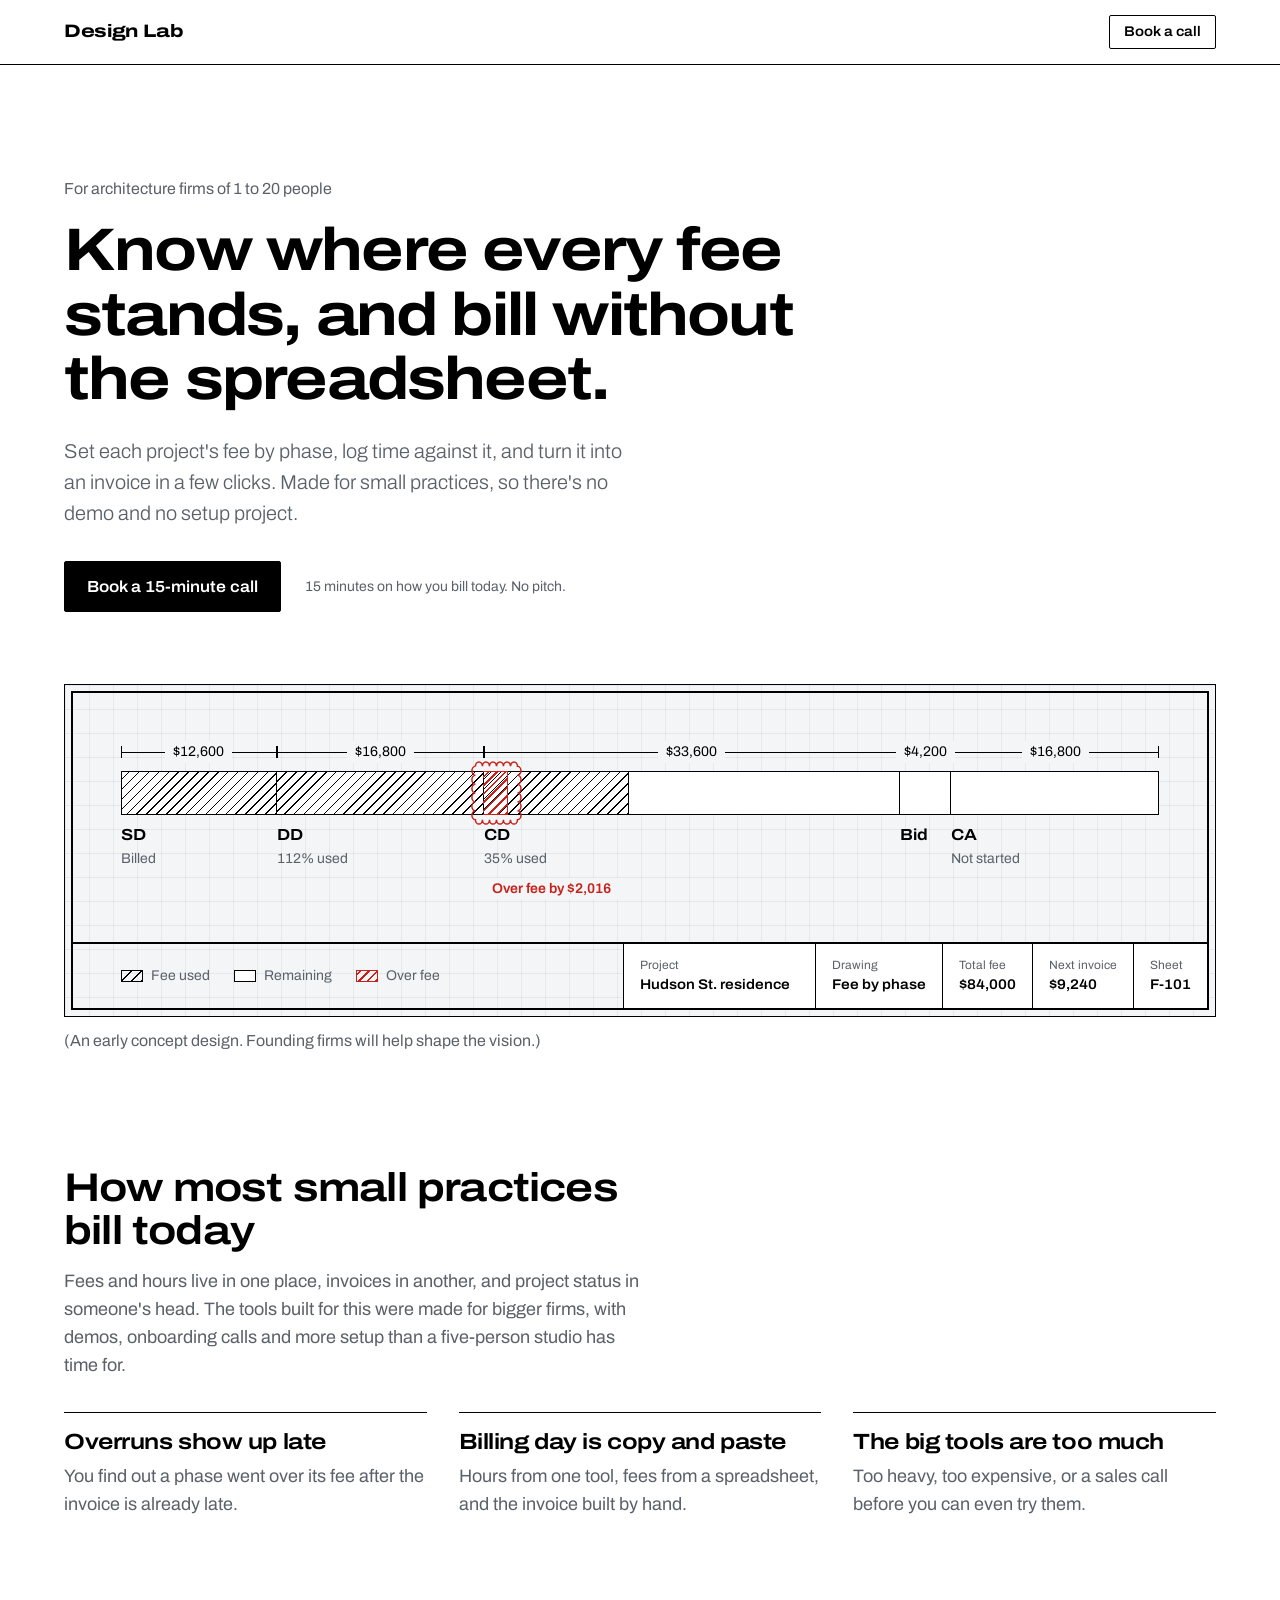
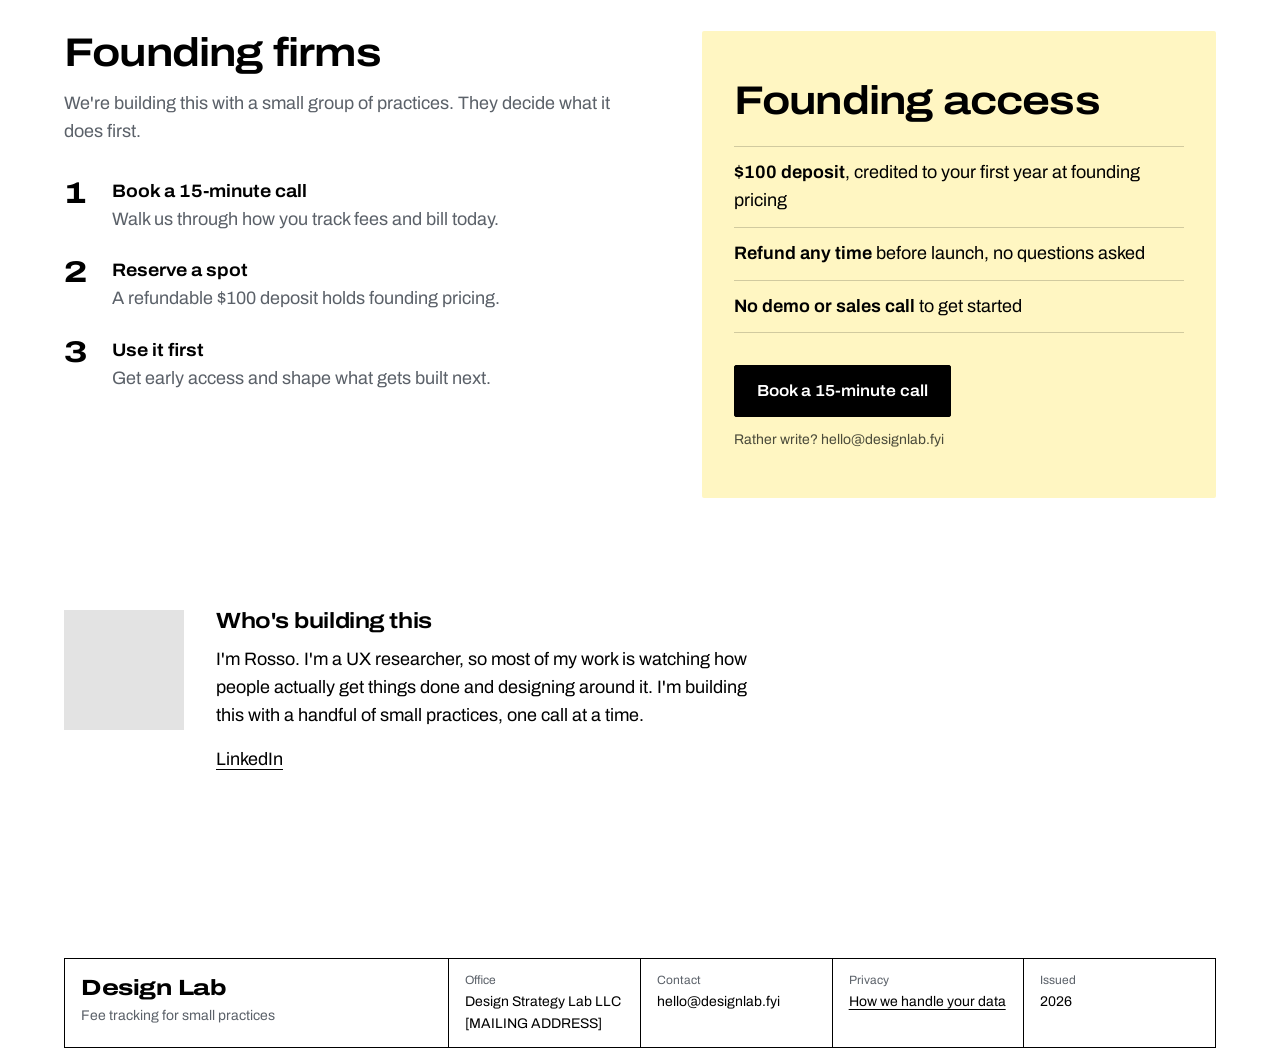
==== commit e0c48e6a: "Put the fee drawing on its own sheet Grid paper, double-line sheet border and a drawing title block " ====
--- a/designlab_html/architecture/index.html
+++ b/designlab_html/architecture/index.html
@@ -50,7 +50,8 @@
 
     <section class="block block-flush-top" aria-labelledby="drawing-title">
       <div class="wrap">
-        <figure class="drawing">
+        <figure class="drawing sheet">
+          <div class="sheet-frame">
           <div class="fee-run" role="list" aria-label="Fee by phase for an example project">
             <div class="phase" role="listitem" style="--share: 15">
               <div class="dim"><span>$12,600</span></div>
@@ -80,18 +81,23 @@
               <div class="phase-label"><b>CA</b><span>Not started</span></div>
             </div>
           </div>
-          <figcaption class="drawing-title">
-            <div>
-              <b id="drawing-title">Hudson St. residence, fee by phase</b><br>
-              <span class="pencil">$84,000 total fee. Next invoice $9,240, ready to send. An early design: founding firms help shape it.</span>
-            </div>
-            <ul class="legend">
+          <div class="sheet-foot">
+            <ul class="legend" aria-label="Key">
               <li><i class="k-used"></i>Fee used</li>
               <li><i></i>Remaining</li>
               <li><i class="k-over"></i>Over fee</li>
             </ul>
-          </figcaption>
+            <dl class="sheet-tb">
+              <div class="tb-project"><dt>Project</dt><dd id="drawing-title">Hudson St. residence</dd></div>
+              <div><dt>Drawing</dt><dd>Fee by phase</dd></div>
+              <div><dt>Total fee</dt><dd>$84,000</dd></div>
+              <div><dt>Next invoice</dt><dd>$9,240</dd></div>
+              <div><dt>Sheet</dt><dd>F-101</dd></div>
+            </dl>
+          </div>
+          </div>
         </figure>
+        <p class="concept-note">(An early concept design. Founding firms will help shape the vision.)</p>
       </div>
     </section>
 
--- a/designlab_html/css/site.css
+++ b/designlab_html/css/site.css
@@ -236,19 +236,66 @@
   .phase-bid .phase-label span { display: none; }
 }
 
-.drawing-title {
-  display: flex; flex-wrap: wrap; justify-content: space-between; gap: var(--space-2) var(--space-6);
-  margin-top: var(--space-7);
-  padding-top: var(--space-3);
-  border-top: var(--line);
-  font-size: var(--text-xs);
-}
-.drawing-title b { font-stretch: 112%; font-size: var(--text-sm); }
-.legend { display: flex; flex-wrap: wrap; gap: var(--space-2) var(--space-5); color: var(--pencil); margin: 0; padding: 0; list-style: none; }
+/* The drawing sheet: a separate object from the web page.
+   Grid paper, a double-line sheet border, and its own title block. */
+.sheet {
+  --sheet: #F3F5F6;
+  background-color: var(--sheet);
+  background-image:
+    linear-gradient(rgba(40, 70, 100, 0.07) 1px, transparent 1px),
+    linear-gradient(90deg, rgba(40, 70, 100, 0.07) 1px, transparent 1px);
+  background-size: 24px 24px;
+  border: var(--line);
+  padding: 6px;
+}
+.sheet-frame {
+  border: 2px solid var(--ink);
+  padding: var(--space-6) var(--space-4) 0;
+}
+@media (min-width: 768px) { .sheet-frame { padding: var(--space-7) var(--space-7) 0; } }
+.sheet .dim span, .sheet .markup { background: var(--sheet); }
+.sheet .bar { background: var(--paper); }
+
+.sheet-foot {
+  display: flex; flex-wrap: wrap; align-items: flex-end; justify-content: space-between;
+  gap: var(--space-5);
+  gap: 0;
+  margin: var(--space-7) calc(-1 * var(--space-4)) 0;
+  border-top: 2px solid var(--ink);
+}
+@media (min-width: 768px) { .sheet-foot { margin: var(--space-8) calc(-1 * var(--space-7)) 0; } }
+.legend { display: flex; flex-wrap: wrap; gap: var(--space-2) var(--space-5); color: var(--pencil); margin: 0; padding: var(--space-4); list-style: none; font-size: var(--text-xs); }
+@media (min-width: 768px) { .legend { padding: var(--space-4) var(--space-7); } }
 .legend li { display: flex; align-items: center; gap: var(--space-2); }
-.legend i { display: inline-block; width: 22px; height: 12px; border: var(--line); }
+.legend i { display: inline-block; width: 22px; height: 12px; border: var(--line); background: var(--paper); }
 .legend .k-used { background: var(--hatch); }
 .legend .k-over { background: var(--hatch-red); border-color: var(--redline); }
+.sheet-foot .legend { align-self: center; }
+
+.sheet-tb {
+  display: grid; grid-template-columns: 1fr 1fr;
+  margin: 0; width: 100%;
+  border-top: var(--line);
+  background: var(--paper);
+  font-size: var(--text-xs);
+}
+.sheet-tb > div { padding: var(--space-2) var(--space-3); border-left: var(--line); border-top: var(--line); }
+.sheet-tb > div:nth-child(2n+1):not(.tb-project) { border-left: 0; }
+.sheet-tb .tb-project { grid-column: 1 / -1; border-left: 0; border-top: 0; }
+.sheet-tb dt { font-weight: 400; color: var(--pencil); font-size: 0.75rem; }
+.sheet-tb dd { margin: 0; font-weight: 600; font-stretch: 108%; }
+@media (min-width: 820px) {
+  .sheet-tb { width: auto; grid-template-columns: auto repeat(4, auto); border-top: 0; align-self: stretch; }
+  .sheet-tb > div, .sheet-tb > div:nth-child(2n+1):not(.tb-project) { border-top: 0; border-left: var(--line); }
+  .sheet-tb .tb-project { grid-column: auto; border-left: var(--line); min-width: 12rem; }
+  .sheet-tb > div { padding: var(--space-3) var(--space-4); }
+}
+
+.concept-note {
+  margin: var(--space-3) 0 0;
+  font-size: var(--text-sm);
+  color: var(--pencil);
+}
 
 /* ---------- Problems ---------- */
 .problems { display: grid; gap: var(--space-6); margin: var(--space-6) 0 0; padding: 0; list-style: none; }
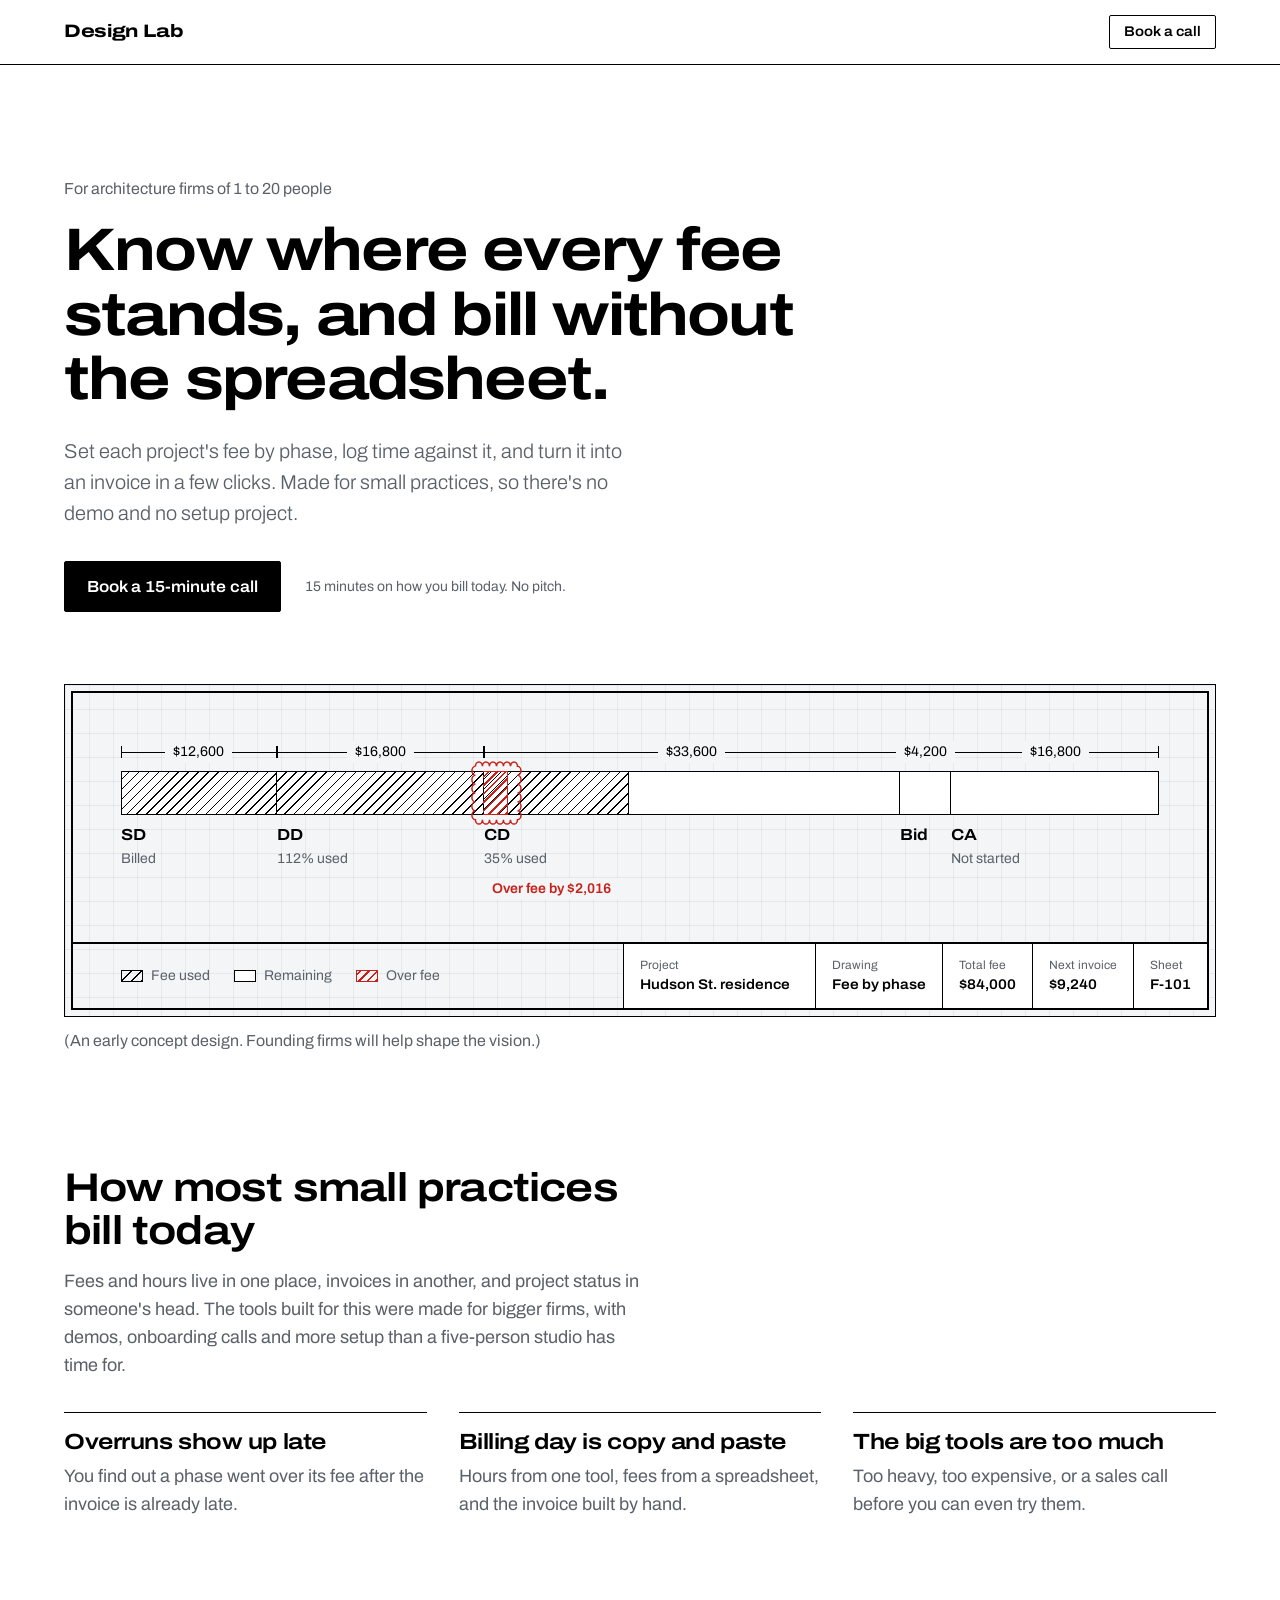
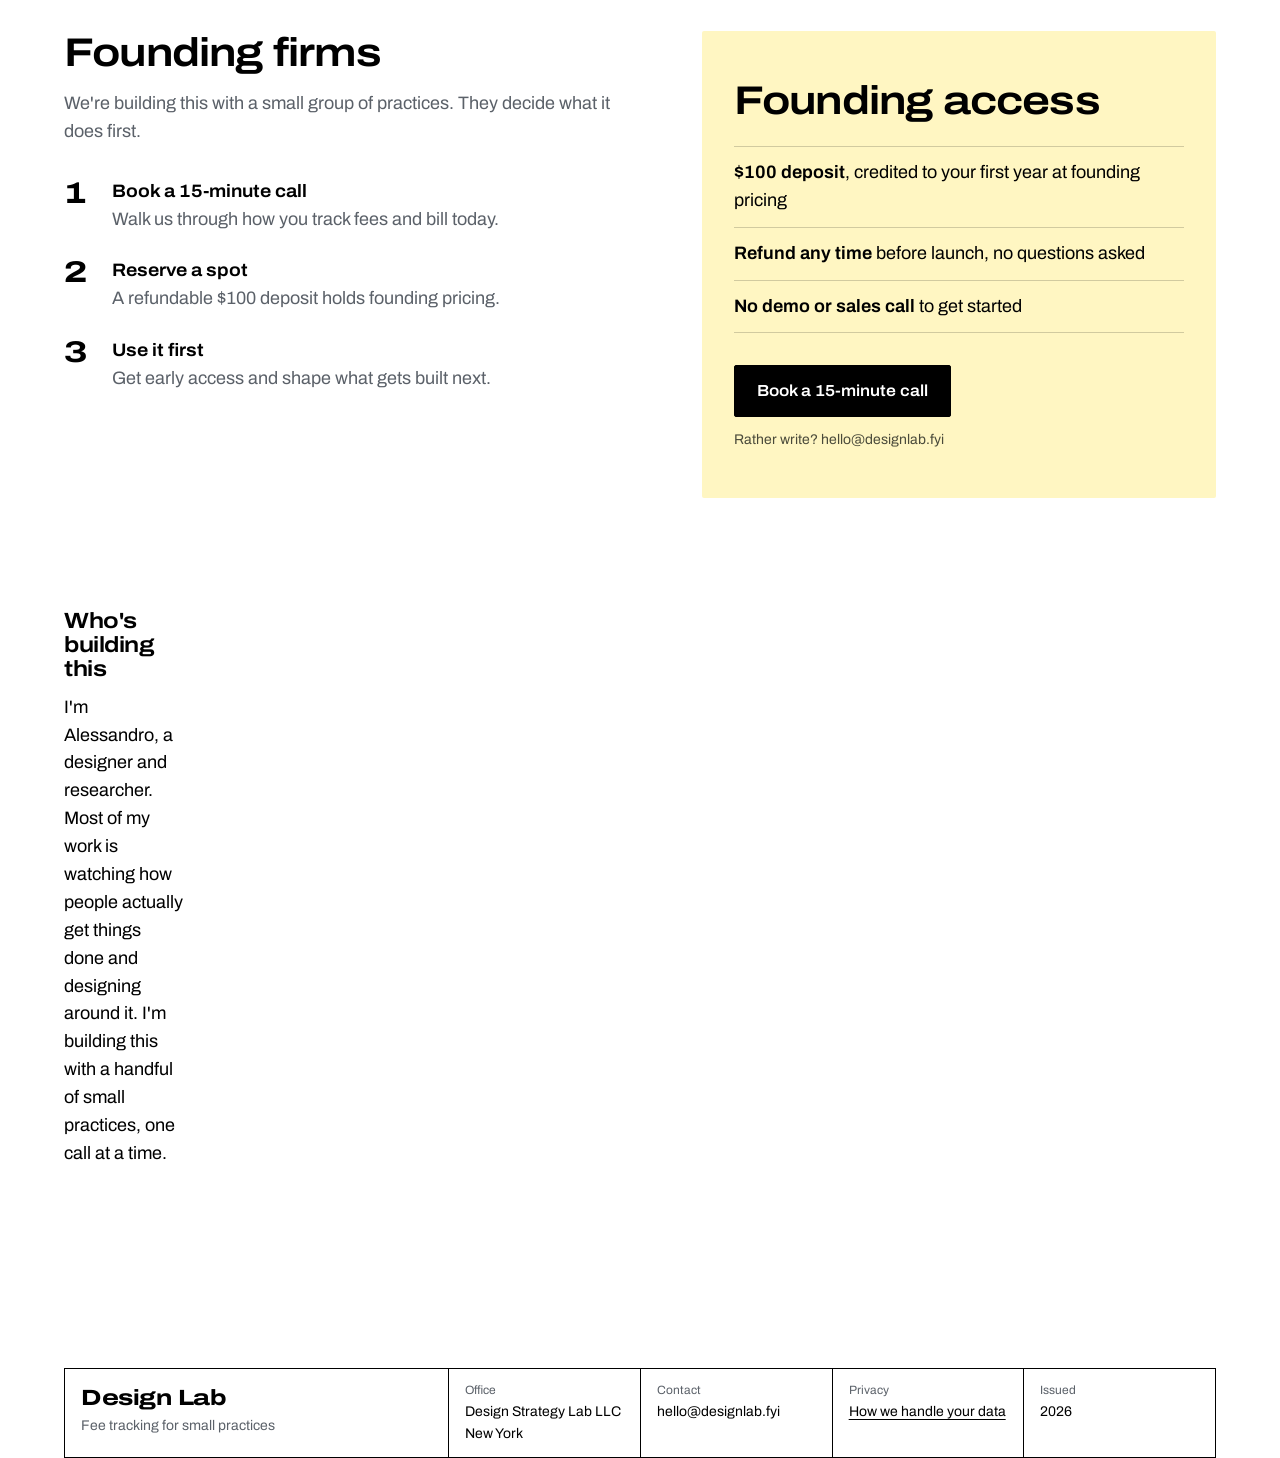
==== commit c6e74d81: "Wire Proton booking link, match name to outreach, clear placeholders Uses the existing Proton Calend" ====
--- a/designlab_html/architecture/index.html
+++ b/designlab_html/architecture/index.html
@@ -30,8 +30,7 @@
   <header class="site-header">
     <div class="wrap">
       <a class="wordmark" href="/">Design Lab</a>
-      <!-- TODO: Rosso. Replace https://cal.com/REPLACE-ME with the real Cal.com link (3 places on this page). -->
-      <a class="btn btn-outline btn-sm" href="https://cal.com/REPLACE-ME">Book a call</a>
+        <a class="btn btn-outline btn-sm" href="https://calendar.proton.me/bookings#ZeXGK9n2clESe2hDfISa7DX1Gpitlw_yBewjGOE4DZk=">Book a call</a>
     </div>
   </header>
 
@@ -42,7 +41,7 @@
         <h1>Know where every fee stands, and bill without the spreadsheet.</h1>
         <p class="lead">Set each project's fee by phase, log time against it, and turn it into an invoice in a few clicks. Made for small practices, so there's no demo and no setup project.</p>
         <div class="cta">
-          <a class="btn btn-primary btn-block" href="https://cal.com/REPLACE-ME">Book a 15-minute call</a>
+          <a class="btn btn-primary btn-block" href="https://calendar.proton.me/bookings#ZeXGK9n2clESe2hDfISa7DX1Gpitlw_yBewjGOE4DZk=">Book a 15-minute call</a>
           <p>15 minutes on how you bill today. No pitch.</p>
         </div>
       </div>
@@ -134,7 +133,7 @@
               <li><b>No demo or sales call</b> to get started</li>
             </ul>
             <div class="cta">
-              <a class="btn btn-primary btn-block" href="https://cal.com/REPLACE-ME">Book a 15-minute call</a>
+              <a class="btn btn-primary btn-block" href="https://calendar.proton.me/bookings#ZeXGK9n2clESe2hDfISa7DX1Gpitlw_yBewjGOE4DZk=">Book a 15-minute call</a>
               <!-- TODO: Stripe. Uncomment and add the Payment Link once it is live.
               <a href="STRIPE-PAYMENT-LINK">Or reserve founding access ($100, refundable)</a>
               -->
@@ -148,14 +147,12 @@
     <section class="block block-flush-top">
       <div class="wrap">
         <div class="founder">
-          <!-- TODO: Rosso. Replace with a real square photo, at least 400px. -->
-          <img src="../assets/img/founder.jpg" alt="Rosso, who is building Design Lab" width="120" height="120" />
+          <!-- TODO: Rosso. Add a square photo (assets/img/founder.jpg, 400px+) and restore: <img src="../assets/img/founder.jpg" alt="Alessandro, who is building Design Lab" width="120" height="120" /> -->
           <div>
             <h2>Who's building this</h2>
-            <!-- TODO: Rosso to approve or edit this bio. -->
-            <p>I'm Rosso. I'm a UX researcher, so most of my work is watching how people actually get things done and designing around it. I'm building this with a handful of small practices, one call at a time.</p>
-            <!-- TODO: Rosso. Replace with your LinkedIn URL. -->
-            <a href="https://www.linkedin.com/in/REPLACE-ME">LinkedIn</a>
+            
+            <p>I'm Alessandro, a designer and researcher. Most of my work is watching how people actually get things done and designing around it. I'm building this with a handful of small practices, one call at a time.</p>
+            <!-- TODO: Rosso. Add LinkedIn: <a href="https://www.linkedin.com/in/...">LinkedIn</a> -->
           </div>
         </div>
       </div>
@@ -165,8 +162,7 @@
   <footer class="wrap">
     <div class="title-block">
       <div class="tb-name"><span class="wordmark">Design Lab</span><br><span class="pencil">Fee tracking for small practices</span></div>
-      <!-- TODO: Rosso. Add the mailing address (also needed for CAN-SPAM). -->
-      <div><small>Office</small>Design Strategy Lab LLC<br>[MAILING ADDRESS]</div>
+      <div><small>Office</small>Design Strategy Lab LLC<br>New York</div>
       <div><small>Contact</small>hello@designlab.fyi</div>
       <div><small>Privacy</small><a href="/privacy/">How we handle your data</a></div>
       <div><small>Issued</small>2026</div>
--- a/designlab_html/css/site.css
+++ b/designlab_html/css/site.css
@@ -329,7 +329,7 @@
 .trace .cta p { color: #4A4A3A; }
 
 /* ---------- Founder ---------- */
-.founder { display: grid; grid-template-columns: 88px 1fr; gap: var(--space-5); max-width: 44rem; }
+.founder { display: grid; grid-template-columns: 1fr; gap: var(--space-5); max-width: 44rem; }
 @media (min-width: 768px) { .founder { grid-template-columns: 120px 1fr; gap: var(--space-6); } }
 .founder img { width: 100%; aspect-ratio: 1; object-fit: cover; background: var(--line-light); filter: grayscale(1); }
 .founder h2 { font-size: var(--text-lg); margin-bottom: var(--space-3); }
@@ -364,6 +364,72 @@
   .title-block > .tb-name { grid-column: auto; border-left: 0; }
 }
 
+/* ---------- Work (homepage): now and next ---------- */
+.work { display: grid; gap: var(--space-6); }
+@media (min-width: 900px) { .work { grid-template-columns: 3fr 2fr; gap: var(--space-6); align-items: stretch; } }
+.work-item { border: var(--line); display: flex; flex-direction: column; background: var(--paper); }
+.work-body { padding: var(--space-5); display: flex; flex-direction: column; align-items: flex-start; flex: 1; }
+@media (min-width: 768px) { .work-body { padding: var(--space-6); } }
+.work-body h2 { font-size: var(--text-xl); }
+.work-body > p { color: var(--pencil); max-width: var(--measure); }
+.work-body .btn { margin-top: auto; }
+.work-status { display: flex; align-items: center; gap: var(--space-2); font-size: var(--text-xs); font-weight: 600; color: var(--ink) !important; margin-bottom: var(--space-3); }
+.dot { display: inline-block; width: 10px; height: 10px; background: var(--ink); border: var(--line); flex: none; }
+.dot-open { background: transparent; }
+
+/* Graphic plate: grid paper strip holding a small drawing */
+.plate {
+  --sheet: #F3F5F6;
+  background-color: var(--sheet);
+  background-image:
+    linear-gradient(rgba(40, 70, 100, 0.07) 1px, transparent 1px),
+    linear-gradient(90deg, rgba(40, 70, 100, 0.07) 1px, transparent 1px);
+  background-size: 24px 24px;
+  border-bottom: var(--line);
+  padding: var(--space-7) var(--space-5) var(--space-6);
+  display: flex; align-items: center;
+  min-height: 11rem;
+}
+@media (min-width: 768px) { .plate { padding: var(--space-7) var(--space-6) var(--space-6); } }
+.mini-run { width: 100%; position: relative; }
+.mini-dim { position: relative; display: flex; justify-content: center; font-size: var(--text-xs); margin-bottom: var(--space-2); }
+.mini-dim::before { content: ""; position: absolute; left: 0; right: 0; top: 50%; border-top: var(--line); }
+.mini-dim::after { content: ""; position: absolute; left: 0; right: 0; top: calc(50% - 6px); height: 12px; border-left: var(--line); border-right: var(--line); }
+.mini-dim span { position: relative; z-index: 1; background: var(--sheet); padding: 0 var(--space-2); font-weight: 600; }
+.mini-bars { display: flex; height: 36px; }
+.m-seg { position: relative; border: var(--line); background: var(--paper); }
+.m-seg + .m-seg { border-left: 0; }
+.m-used { background: var(--hatch); }
+.m-over { box-shadow: inset 0 0 0 2px var(--redline); }
+.m-fill { position: absolute; inset: 0 auto 0 0; background: var(--hatch); border-right: var(--line); }
+.mini-labels { display: flex; margin-top: var(--space-2); font-size: var(--text-xs); font-weight: 600; }
+.mini-labels span { min-width: 0; }
+
+/* Next: an open pencil sketch */
+.plate-sketch { justify-content: center; }
+.scribble { width: 100%; max-width: 15rem; height: auto; overflow: visible; }
+.scribble path { fill: none; stroke: var(--pencil); stroke-linecap: round; stroke-linejoin: round; }
+.scribble .s-loop { stroke-width: 1.4; opacity: 0.85; }
+.scribble .s-q { stroke: var(--ink); stroke-width: 3; }
+.scribble .s-dot { stroke: var(--ink); stroke-width: 4; }
+.scribble .s-tick { stroke-width: 1.4; opacity: 0.7; }
+
+/* Process line: three steps on a dimension string */
+.process { list-style: none; margin: 0 0 var(--space-6); padding: var(--space-5) 0 0; display: grid; grid-template-columns: repeat(3, 1fr); position: relative; }
+.process::before { content: ""; position: absolute; left: 0; right: 0; top: 0; border-top: var(--line); }
+.process li { position: relative; padding-right: var(--space-3); font-size: var(--text-xs); color: var(--pencil); }
+.process li::before { content: ""; position: absolute; left: 0; top: calc(-1 * var(--space-5) - 6px); height: 12px; border-left: var(--line); }
+.process li:last-child::after { content: ""; position: absolute; right: 0; top: calc(-1 * var(--space-5) - 6px); height: 12px; border-left: var(--line); }
+.process b { display: block; color: var(--ink); font-size: var(--text-md); font-stretch: 112%; margin-bottom: var(--space-1); }
+
+/* ---------- Split: heading left, text right ---------- */
+.split { display: grid; gap: var(--space-4); }
+@media (min-width: 900px) { .split { grid-template-columns: 1fr 1fr; gap: var(--space-8); } }
+
 /* ---------- Homepage link ---------- */
 .now { border-top: var(--line); padding-top: var(--space-4); max-width: var(--measure); }
 .now h2 { font-size: var(--text-xl); }
+@media (min-width: 900px) { .work .plate { height: 13rem; min-height: 0; padding-top: var(--space-5); padding-bottom: var(--space-5); } }
+.scribble { max-height: 9rem; }
+.founder:has(img) { grid-template-columns: 88px 1fr; }
+@media (min-width: 768px) { .founder:has(img) { grid-template-columns: 120px 1fr; } }
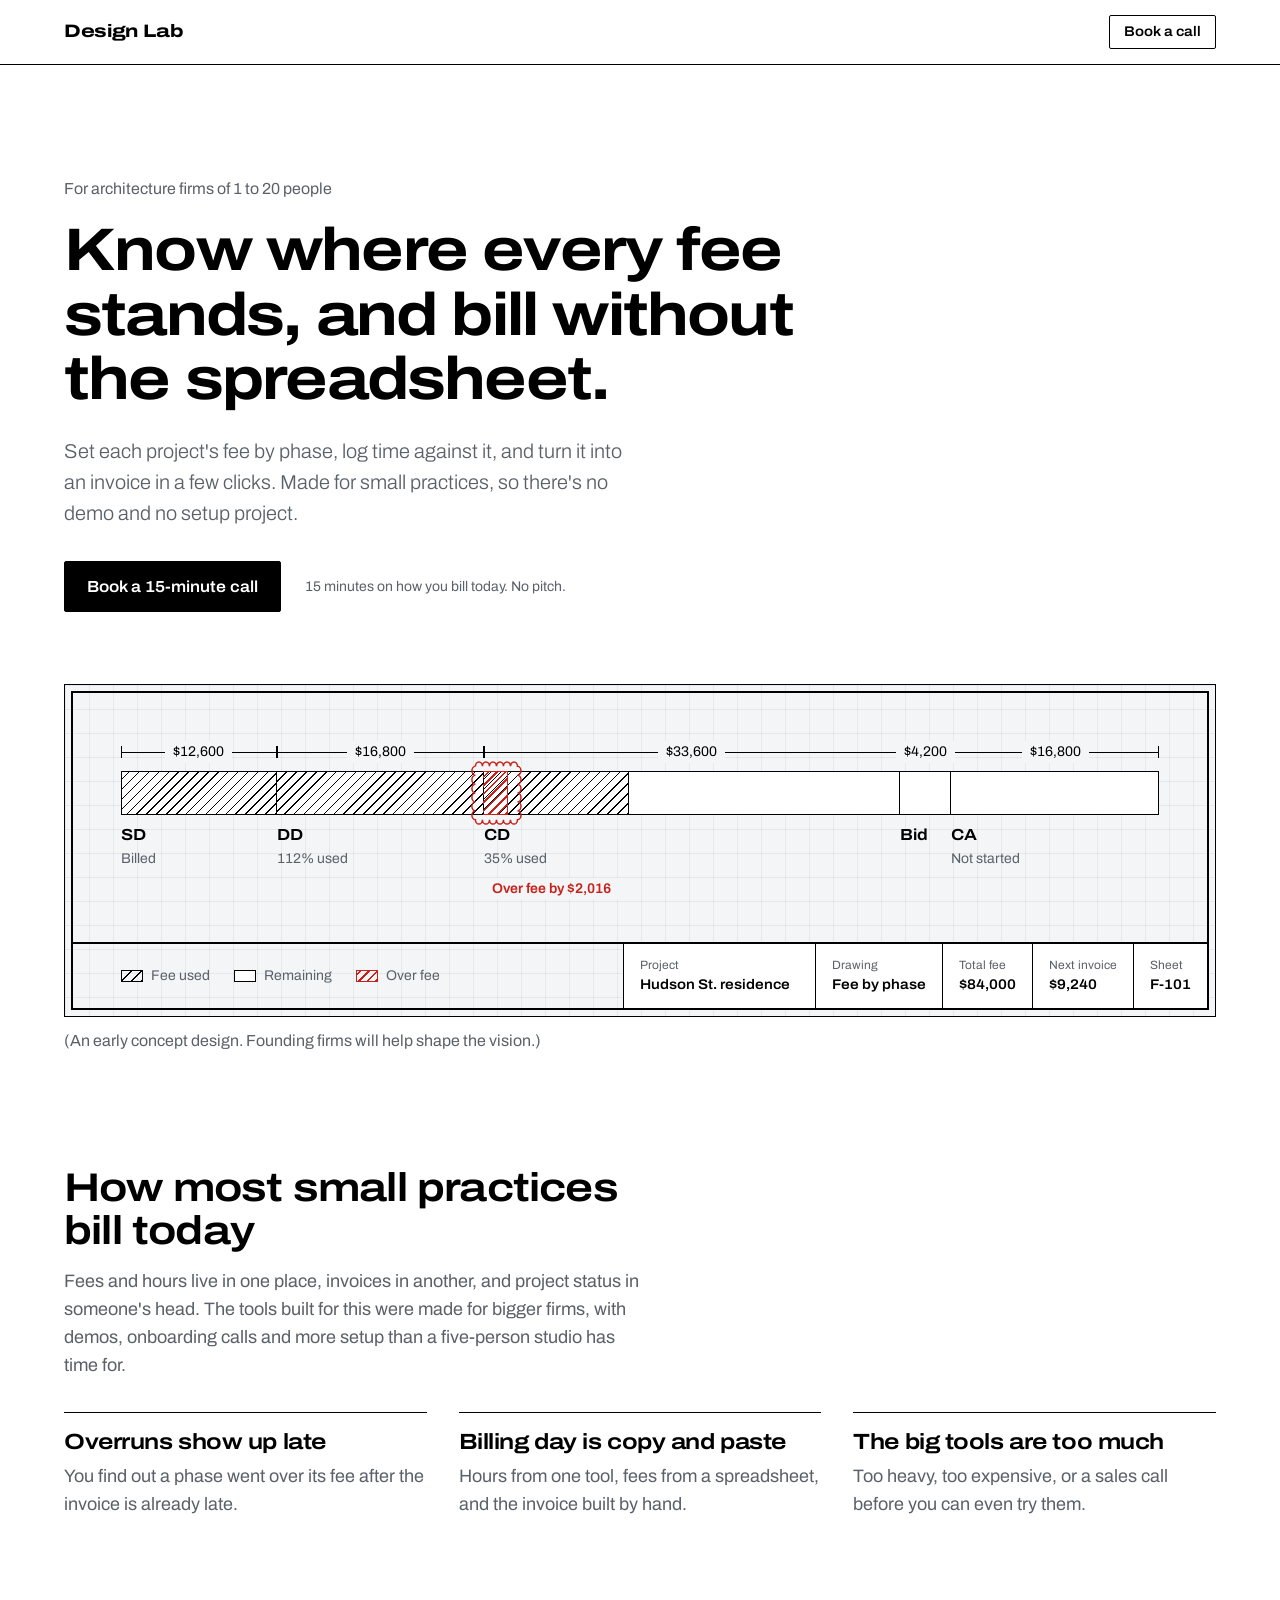
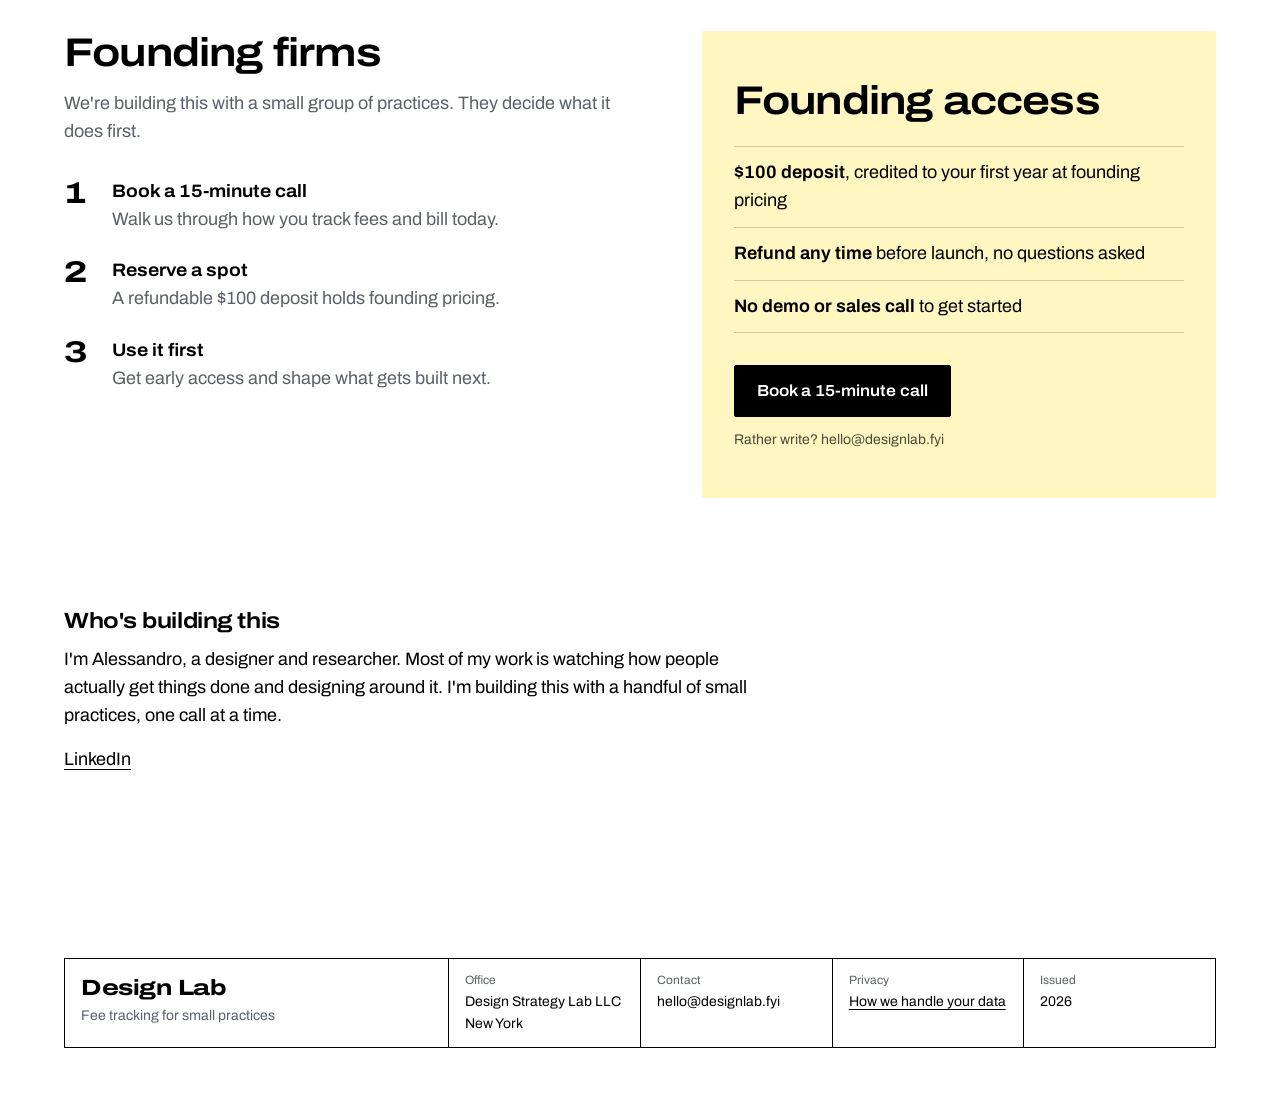
==== commit 194d1177: "Fix founder block layout, add LinkedIn, footer spacing, visible email Co-Authored-By: Claude Opus 5." ====
--- a/designlab_html/architecture/index.html
+++ b/designlab_html/architecture/index.html
@@ -152,14 +152,14 @@
             <h2>Who's building this</h2>
             
             <p>I'm Alessandro, a designer and researcher. Most of my work is watching how people actually get things done and designing around it. I'm building this with a handful of small practices, one call at a time.</p>
-            <!-- TODO: Rosso. Add LinkedIn: <a href="https://www.linkedin.com/in/...">LinkedIn</a> -->
+            <a href="https://www.linkedin.com/in/alessandrojbattisti" target="_blank" rel="noopener">LinkedIn</a>
           </div>
         </div>
       </div>
     </section>
   </main>
 
-  <footer class="wrap">
+  <footer class="wrap site-foot">
     <div class="title-block">
       <div class="tb-name"><span class="wordmark">Design Lab</span><br><span class="pencil">Fee tracking for small practices</span></div>
       <div><small>Office</small>Design Strategy Lab LLC<br>New York</div>
--- a/designlab_html/css/site.css
+++ b/designlab_html/css/site.css
@@ -330,7 +330,7 @@
 
 /* ---------- Founder ---------- */
 .founder { display: grid; grid-template-columns: 1fr; gap: var(--space-5); max-width: 44rem; }
-@media (min-width: 768px) { .founder { grid-template-columns: 120px 1fr; gap: var(--space-6); } }
+@media (min-width: 768px) { .founder { gap: var(--space-6); } }
 .founder img { width: 100%; aspect-ratio: 1; object-fit: cover; background: var(--line-light); filter: grayscale(1); }
 .founder h2 { font-size: var(--text-lg); margin-bottom: var(--space-3); }
 .founder p { color: var(--ink); }
@@ -433,3 +433,7 @@
 .scribble { max-height: 9rem; }
 .founder:has(img) { grid-template-columns: 88px 1fr; }
 @media (min-width: 768px) { .founder:has(img) { grid-template-columns: 120px 1fr; } }
+
+/* Footer breathing room below the title block */
+.site-foot { padding-bottom: var(--space-8); }
+.site-foot .title-block { margin-bottom: 0; }
